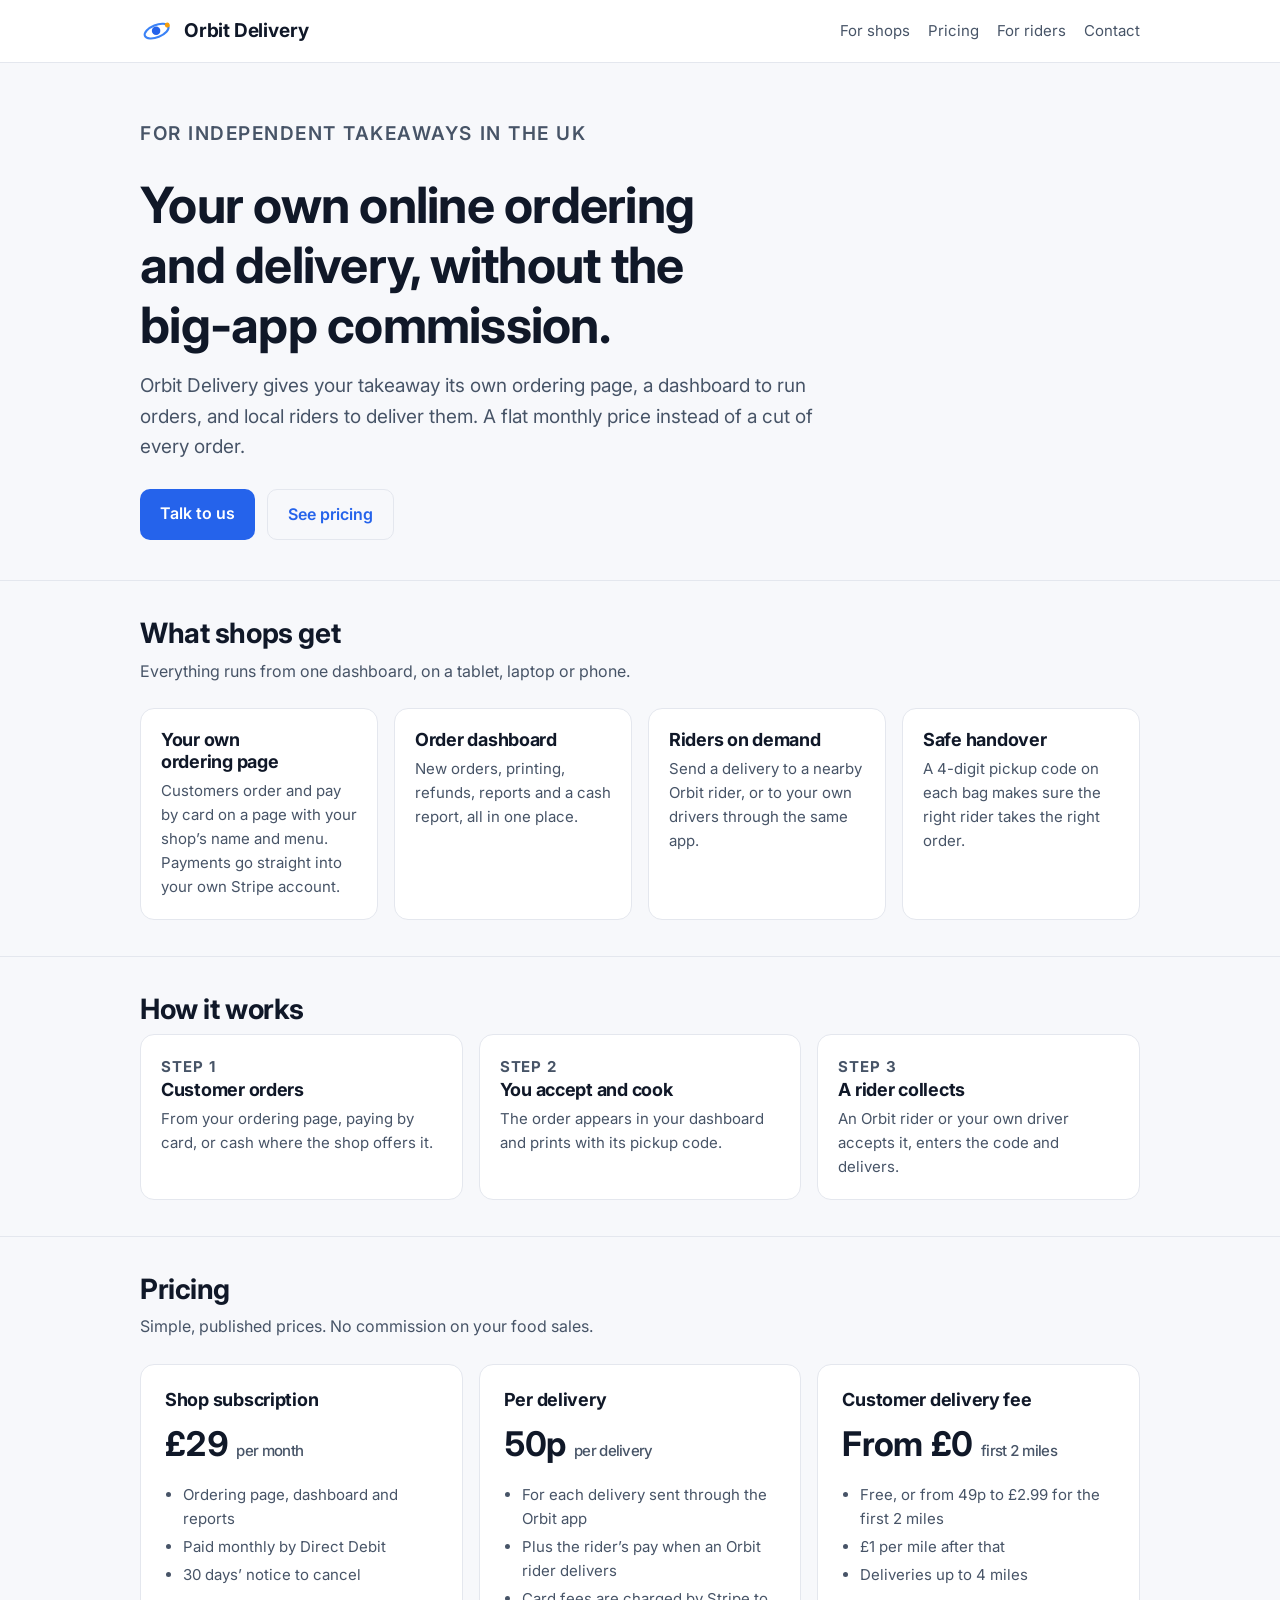
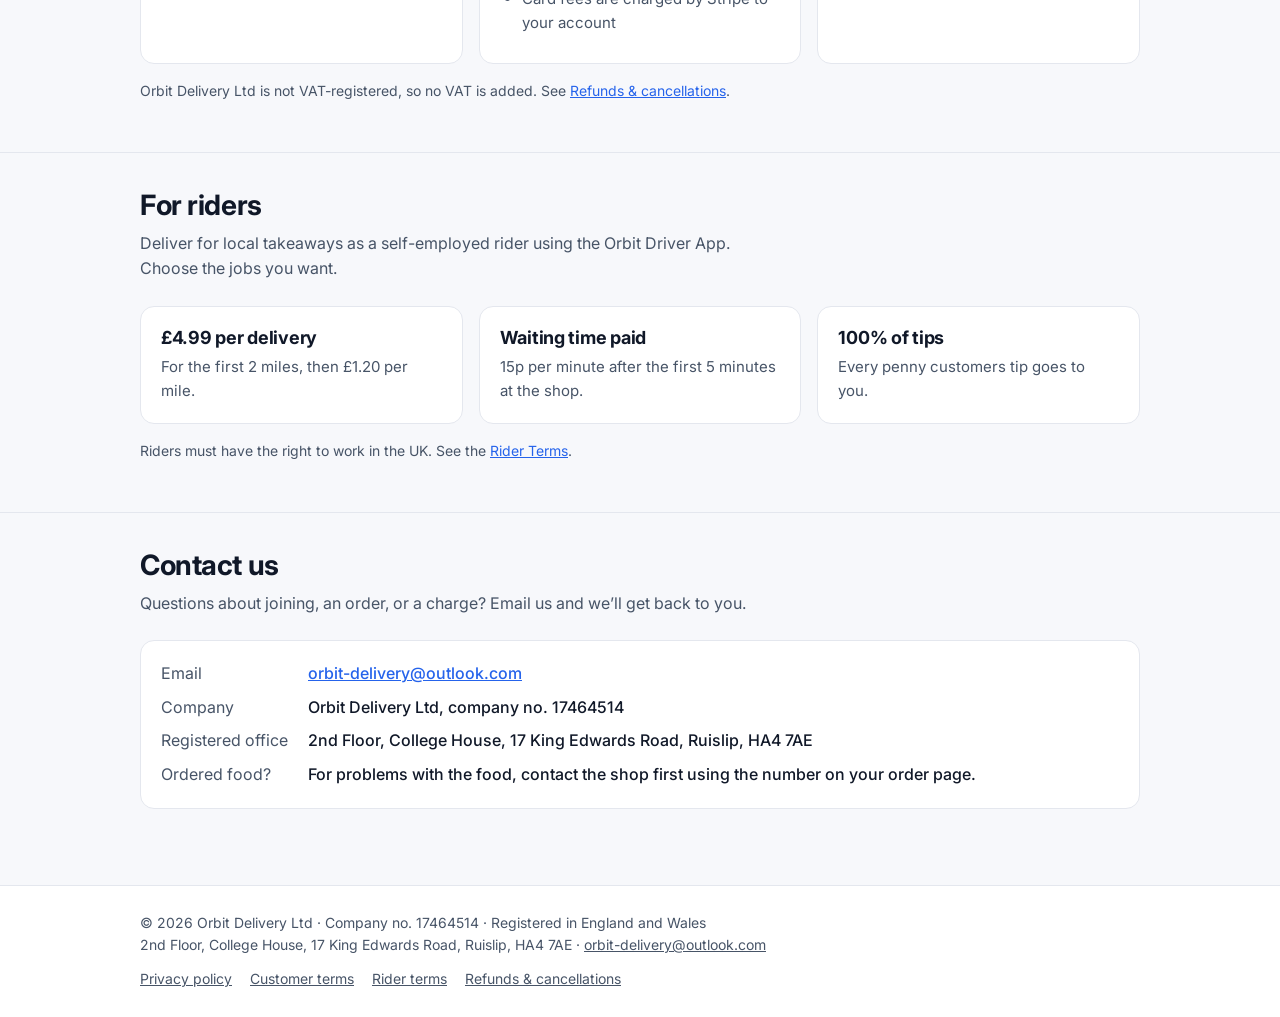
==== index.html @ 5ed387a2 "add website" ====
<!doctype html>
<html lang="en-GB">
<head>
<meta charset="utf-8">
<meta name="viewport" content="width=device-width, initial-scale=1">
<title>Orbit Delivery | Online ordering and delivery for takeaways</title>
<meta name="description" content="Orbit Delivery gives independent UK takeaways their own online ordering page, an order dashboard and local delivery riders for a flat monthly price.">
<link rel="icon" type="image/svg+xml" href="favicon.svg">
<link rel="preconnect" href="https://fonts.googleapis.com"><link rel="preconnect" href="https://fonts.gstatic.com" crossorigin>
<link href="https://fonts.googleapis.com/css2?family=Inter:wght@400;500;600;700&display=swap" rel="stylesheet">
<link rel="stylesheet" href="style.css">
</head>
<body>
<header class="top"><div class="wrap"><a class="brand" href="index.html"><svg viewBox="0 0 1024 1024" aria-hidden="true"><g transform="translate(512 512) translate(-12 3)"><g transform="rotate(-22)"><ellipse rx="380" ry="185" fill="none" stroke="#3B82F6" stroke-width="64"/><circle cx="367.1" cy="-47.9" r="74" fill="#F59E0B"/></g><circle cx="-15" cy="-12" r="128" fill="#2563EB"/></g></svg>Orbit Delivery</a><nav class="top"><a href="index.html#shops">For shops</a><a href="index.html#pricing">Pricing</a><a href="index.html#riders">For riders</a><a href="index.html#contact">Contact</a></nav></div></header>

<main>
<div class="wrap hero">
<p class="eyebrow">For independent takeaways in the UK</p>
<h1>Your own online ordering and delivery, without the big-app commission.</h1>
<p>Orbit Delivery gives your takeaway its own ordering page, a dashboard to run orders, and local riders to deliver them. A flat monthly price instead of a cut of every order.</p>
<div class="row"><a class="btn" href="#contact">Talk to us</a><a class="btn ghost" href="#pricing">See pricing</a></div>
</div>

<section id="shops"><div class="wrap">
<h2>What shops get</h2>
<p class="lead">Everything runs from one dashboard, on a tablet, laptop or phone.</p>
<div class="grid">
<div class="card"><h3>Your own ordering page</h3><p>Customers order and pay by card on a page with your shop&rsquo;s name and menu. Payments go straight into your own Stripe account.</p></div>
<div class="card"><h3>Order dashboard</h3><p>New orders, printing, refunds, reports and a cash report, all in one place.</p></div>
<div class="card"><h3>Riders on demand</h3><p>Send a delivery to a nearby Orbit rider, or to your own drivers through the same app.</p></div>
<div class="card"><h3>Safe handover</h3><p>A 4-digit pickup code on each bag makes sure the right rider takes the right order.</p></div>
</div>
</div></section>

<section><div class="wrap">
<h2>How it works</h2>
<div class="grid">
<div class="card"><p class="step">STEP 1</p><h3>Customer orders</h3><p>From your ordering page, paying by card, or cash where the shop offers it.</p></div>
<div class="card"><p class="step">STEP 2</p><h3>You accept and cook</h3><p>The order appears in your dashboard and prints with its pickup code.</p></div>
<div class="card"><p class="step">STEP 3</p><h3>A rider collects</h3><p>An Orbit rider or your own driver accepts it, enters the code and delivers.</p></div>
</div>
</div></section>

<section id="pricing"><div class="wrap">
<h2>Pricing</h2>
<p class="lead">Simple, published prices. No commission on your food sales.</p>
<div class="price">
<div class="card"><h3>Shop subscription</h3><div class="big">&pound;29 <small>per month</small></div>
<ul class="tick"><li>Ordering page, dashboard and reports</li><li>Paid monthly by Direct Debit</li><li>30 days&rsquo; notice to cancel</li></ul></div>
<div class="card"><h3>Per delivery</h3><div class="big">50p <small>per delivery</small></div>
<ul class="tick"><li>For each delivery sent through the Orbit app</li><li>Plus the rider&rsquo;s pay when an Orbit rider delivers</li><li>Card fees are charged by Stripe to your account</li></ul></div>
<div class="card"><h3>Customer delivery fee</h3><div class="big">From &pound;0 <small>first 2 miles</small></div>
<ul class="tick"><li>Free, or from 49p to &pound;2.99 for the first 2 miles</li><li>&pound;1 per mile after that</li><li>Deliveries up to 4 miles</li></ul></div>
</div>
<p class="note">Orbit Delivery Ltd is not VAT-registered, so no VAT is added. See <a href="refunds.html">Refunds &amp; cancellations</a>.</p>
</div></section>

<section id="riders"><div class="wrap">
<h2>For riders</h2>
<p class="lead">Deliver for local takeaways as a self-employed rider using the Orbit Driver App. Choose the jobs you want.</p>
<div class="grid">
<div class="card"><h3>&pound;4.99 per delivery</h3><p>For the first 2 miles, then &pound;1.20 per mile.</p></div>
<div class="card"><h3>Waiting time paid</h3><p>15p per minute after the first 5 minutes at the shop.</p></div>
<div class="card"><h3>100% of tips</h3><p>Every penny customers tip goes to you.</p></div>
</div>
<p class="note">Riders must have the right to work in the UK. See the <a href="rider-terms.html">Rider Terms</a>.</p>
</div></section>

<section id="contact"><div class="wrap">
<h2>Contact us</h2>
<p class="lead">Questions about joining, an order, or a charge? Email us and we&rsquo;ll get back to you.</p>
<div class="card"><dl class="contact">
<dt>Email</dt><dd><a href="mailto:orbit-delivery@outlook.com">orbit-delivery@outlook.com</a></dd>
<dt>Company</dt><dd>Orbit Delivery Ltd, company no. 17464514</dd>
<dt>Registered office</dt><dd>2nd Floor, College House, 17 King Edwards Road, Ruislip, HA4 7AE</dd>
<dt>Ordered food?</dt><dd>For problems with the food, contact the shop first using the number on your order page.</dd>
</dl></div>
</div></section>
</main>

<footer><div class="wrap"><div>&copy; 2026 Orbit Delivery Ltd &middot; Company no. 17464514 &middot; Registered in England and Wales<br>2nd Floor, College House, 17 King Edwards Road, Ruislip, HA4 7AE &middot; <a href="mailto:orbit-delivery@outlook.com">orbit-delivery@outlook.com</a></div><nav><a href="privacy.html">Privacy policy</a><a href="customer-terms.html">Customer terms</a><a href="rider-terms.html">Rider terms</a><a href="refunds.html">Refunds & cancellations</a></nav></div></footer>
</body>
</html>
---- style.css ----
:root{--bg:#f7f8fb;--card:#fff;--ink:#101828;--muted:#475467;--line:#e4e7ee;--blue:#2563eb;--blue2:#1d4ed8;--soft:#eef3ff;--amber:#f59e0b;color-scheme:light}
@media (prefers-color-scheme:dark){:root{--bg:#0c111c;--card:#141b2a;--ink:#eef1f7;--muted:#a6b0c3;--line:#263045;--blue:#6ea0ff;--blue2:#8fb5ff;--soft:#16213a;color-scheme:dark}}
*{box-sizing:border-box}
html{-webkit-text-size-adjust:100%}
body{margin:0;background:var(--bg);color:var(--ink);font:16px/1.6 "Inter",system-ui,-apple-system,"Segoe UI",Roboto,sans-serif}
a{color:var(--blue)}
.wrap{max-width:1040px;margin:0 auto;padding-inline:20px}
header.top{border-bottom:1px solid var(--line);background:var(--card)}
header.top .wrap{display:flex;align-items:center;justify-content:space-between;gap:16px;padding-block:14px;flex-wrap:wrap}
.brand{display:flex;align-items:center;gap:10px;font-weight:700;font-size:19px;color:var(--ink);text-decoration:none;letter-spacing:-.01em}
.brand svg{width:34px;height:34px}
nav.top{display:flex;gap:18px;flex-wrap:wrap;font-size:15px}
nav.top a{color:var(--muted);text-decoration:none}
nav.top a:hover{color:var(--ink)}
h1,h2,h3{line-height:1.2;text-wrap:balance;letter-spacing:-.015em}
.hero{padding-block:56px 40px}
.hero h1{font-size:clamp(32px,5vw,50px);margin:0 0 16px;max-width:17ch}
.hero p{font-size:19px;color:var(--muted);max-width:60ch;margin:0 0 26px}
.eyebrow{font-size:13px;font-weight:600;text-transform:uppercase;letter-spacing:.08em;color:var(--blue);margin:0 0 12px}
.btn{display:inline-block;background:var(--blue);color:#fff;padding:12px 20px;border-radius:10px;font-weight:600;text-decoration:none}
@media (prefers-color-scheme:dark){.btn{color:#0c111c}}
.btn.ghost{background:transparent;color:var(--blue);border:1px solid var(--line)}
.row{display:flex;gap:12px;flex-wrap:wrap}
section{padding-block:36px;border-top:1px solid var(--line)}
section h2{font-size:28px;margin:0 0 8px}
section .lead{color:var(--muted);margin:0 0 24px;max-width:62ch}
.grid{display:grid;grid-template-columns:repeat(auto-fit,minmax(230px,1fr));gap:16px}
.card{background:var(--card);border:1px solid var(--line);border-radius:14px;padding:20px}
.card h3{margin:0 0 6px;font-size:18px}
.card p{margin:0;color:var(--muted);font-size:15px}
.step{font-size:13px;font-weight:700;color:var(--amber);letter-spacing:.06em}
.price{display:grid;grid-template-columns:repeat(auto-fit,minmax(260px,1fr));gap:16px}
.price .card{padding:24px}
.big{font-size:34px;font-weight:700;letter-spacing:-.02em;font-variant-numeric:tabular-nums}
.big small{font-size:15px;font-weight:500;color:var(--muted)}
ul.tick{padding-left:18px;margin:12px 0 0;color:var(--muted);font-size:15px}
ul.tick li{margin:4px 0}
.note{font-size:14px;color:var(--muted);margin-top:16px}
dl.contact{display:grid;grid-template-columns:max-content 1fr;gap:8px 20px;margin:0}
dl.contact dt{color:var(--muted)}
dl.contact dd{margin:0;font-weight:500}
@media (max-width:520px){dl.contact{grid-template-columns:1fr}dl.contact dd{margin-bottom:8px}}
footer{border-top:1px solid var(--line);background:var(--card);margin-top:40px}
footer .wrap{padding-block:26px;font-size:14px;color:var(--muted);display:flex;flex-wrap:wrap;gap:12px 28px;justify-content:space-between}
footer nav{display:flex;flex-wrap:wrap;gap:8px 18px}
footer a{color:var(--muted)}
.doc{background:var(--card);border:1px solid var(--line);border-radius:14px;padding:clamp(20px,4vw,44px);margin-block:32px;max-width:820px}
.doc h1{font-size:clamp(26px,4vw,36px);margin-top:0}
.doc h2{font-size:21px;margin-top:34px}
.doc h3{font-size:17px;margin-top:24px}
.doc p,.doc li{max-width:70ch}
.doc hr{border:0;border-top:1px solid var(--line);margin:28px 0}
.doc table{border-collapse:collapse;width:100%;font-size:15px}
.doc .tbl{overflow-x:auto}
.doc th,.doc td{border:1px solid var(--line);padding:8px 10px;text-align:left;vertical-align:top}
.doc th{background:var(--soft)}
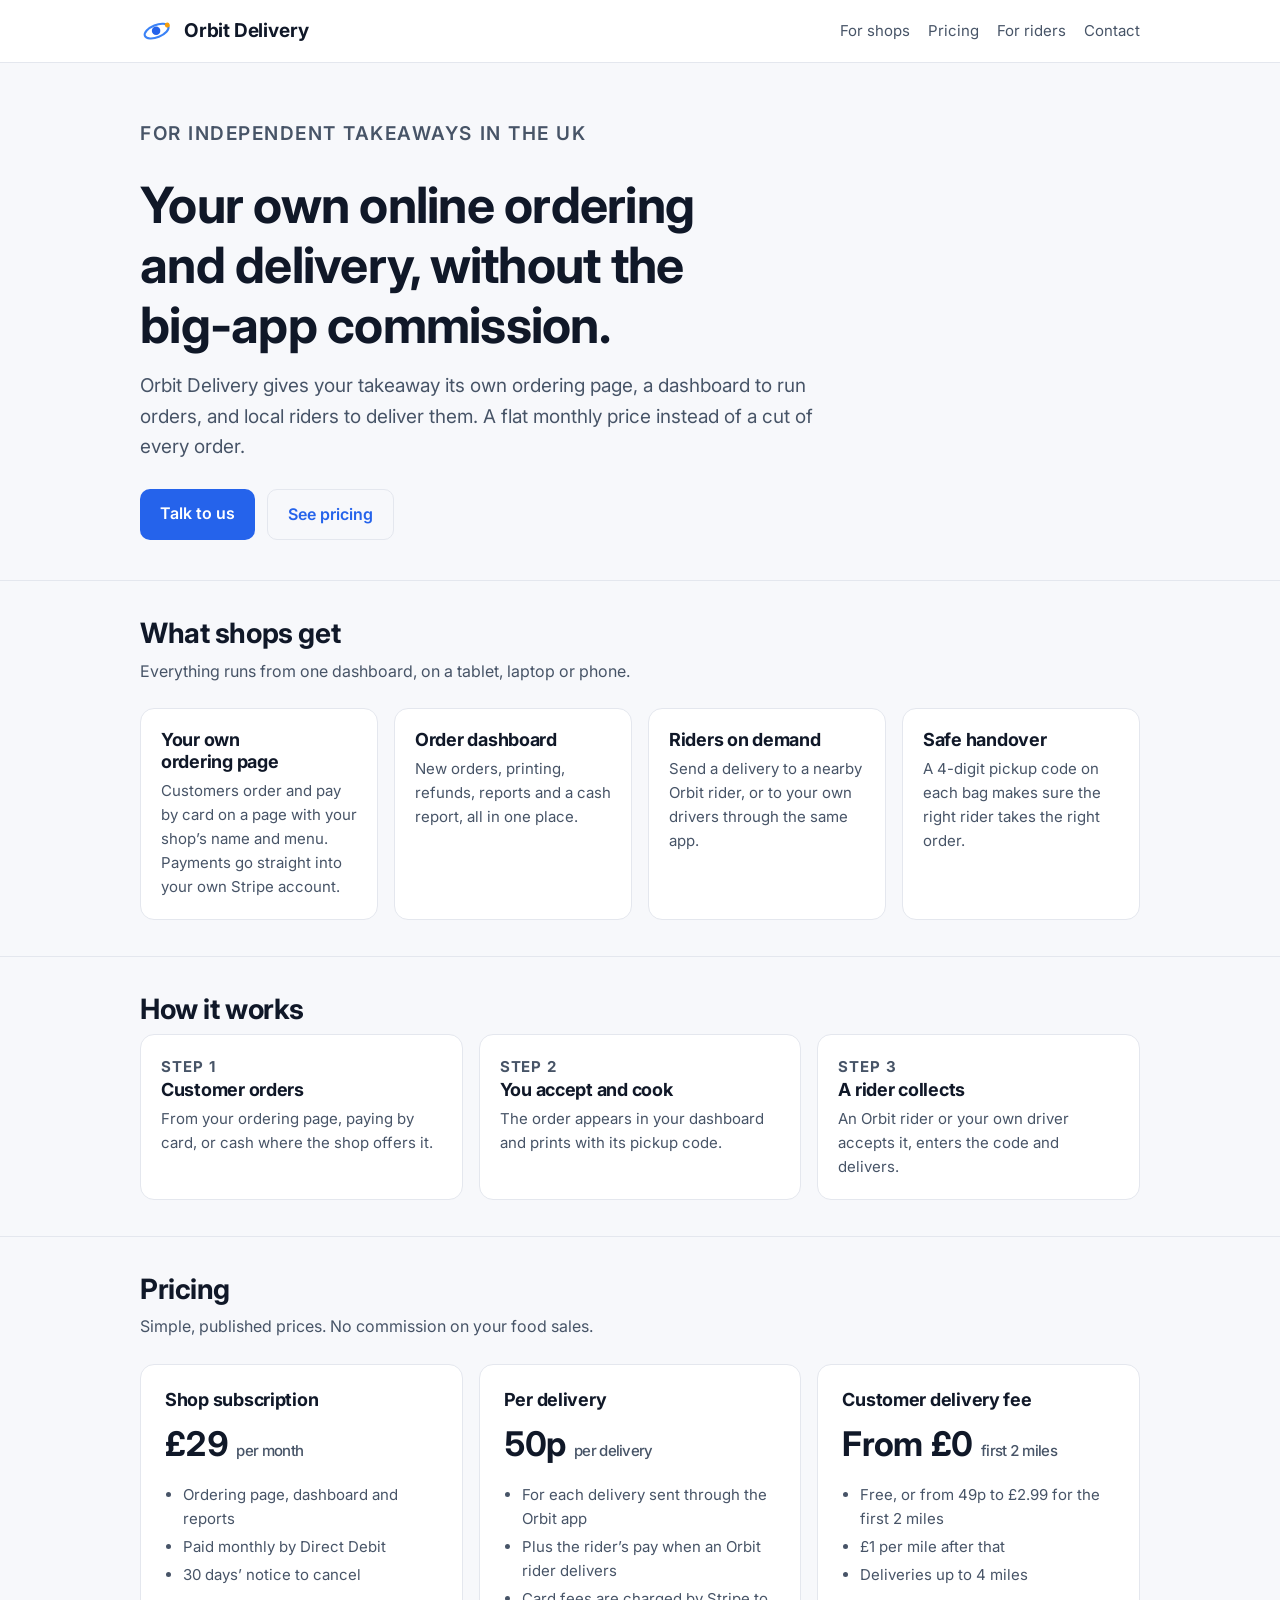
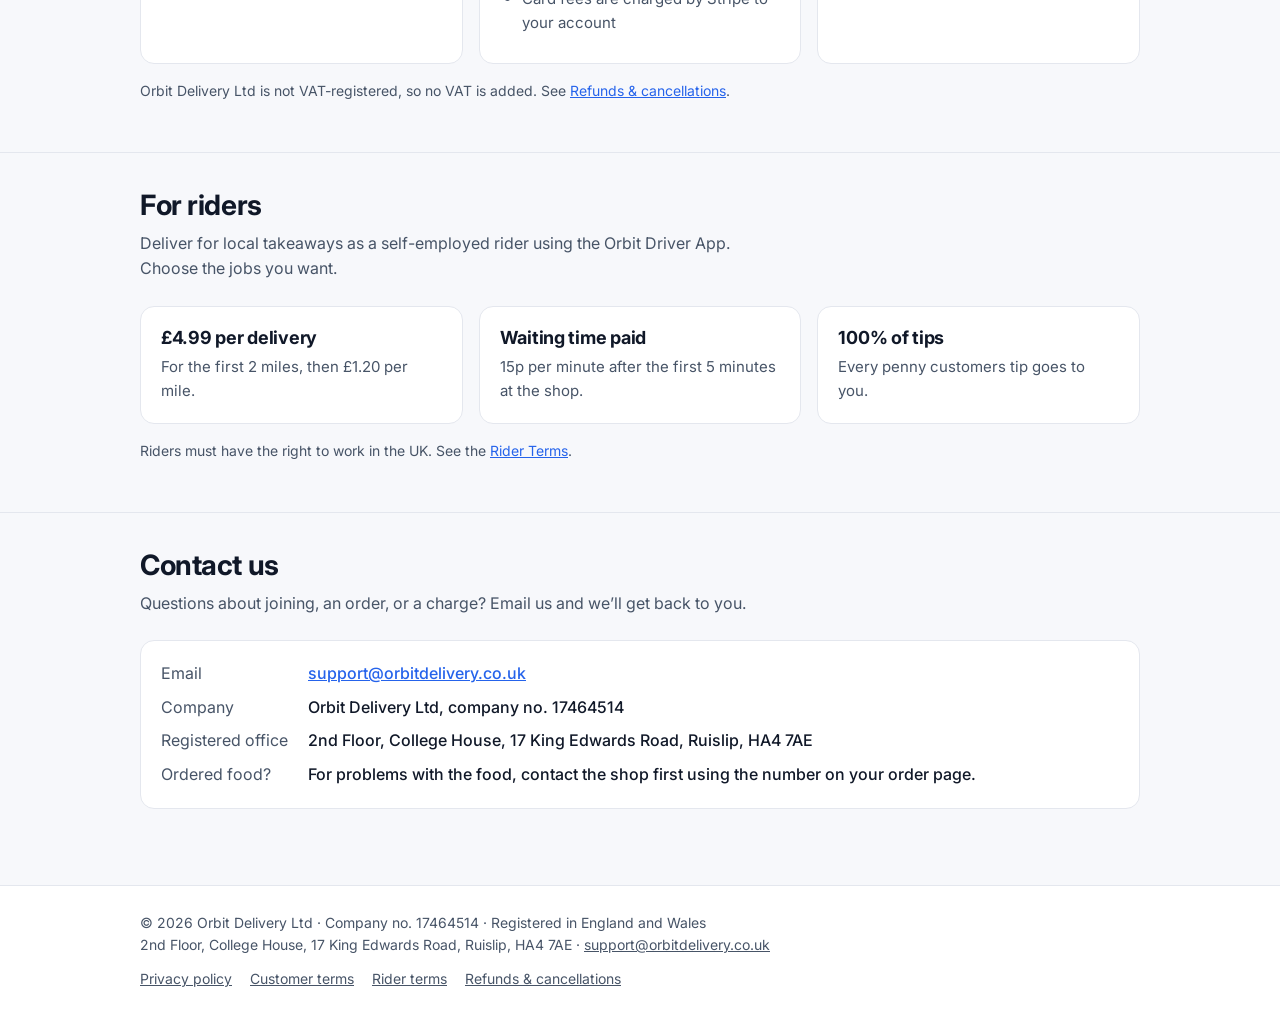
==== commit 18fc3a4c: "Add files via upload" ====
--- a/index.html
+++ b/index.html
@@ -70,7 +70,7 @@
 <h2>Contact us</h2>
 <p class="lead">Questions about joining, an order, or a charge? Email us and we&rsquo;ll get back to you.</p>
 <div class="card"><dl class="contact">
-<dt>Email</dt><dd><a href="mailto:orbit-delivery@outlook.com">orbit-delivery@outlook.com</a></dd>
+<dt>Email</dt><dd><a href="mailto:support@orbitdelivery.co.uk">support@orbitdelivery.co.uk</a></dd>
 <dt>Company</dt><dd>Orbit Delivery Ltd, company no. 17464514</dd>
 <dt>Registered office</dt><dd>2nd Floor, College House, 17 King Edwards Road, Ruislip, HA4 7AE</dd>
 <dt>Ordered food?</dt><dd>For problems with the food, contact the shop first using the number on your order page.</dd>
@@ -78,6 +78,6 @@
 </div></section>
 </main>
 
-<footer><div class="wrap"><div>&copy; 2026 Orbit Delivery Ltd &middot; Company no. 17464514 &middot; Registered in England and Wales<br>2nd Floor, College House, 17 King Edwards Road, Ruislip, HA4 7AE &middot; <a href="mailto:orbit-delivery@outlook.com">orbit-delivery@outlook.com</a></div><nav><a href="privacy.html">Privacy policy</a><a href="customer-terms.html">Customer terms</a><a href="rider-terms.html">Rider terms</a><a href="refunds.html">Refunds & cancellations</a></nav></div></footer>
+<footer><div class="wrap"><div>&copy; 2026 Orbit Delivery Ltd &middot; Company no. 17464514 &middot; Registered in England and Wales<br>2nd Floor, College House, 17 King Edwards Road, Ruislip, HA4 7AE &middot; <a href="mailto:support@orbitdelivery.co.uk">support@orbitdelivery.co.uk</a></div><nav><a href="privacy.html">Privacy policy</a><a href="customer-terms.html">Customer terms</a><a href="rider-terms.html">Rider terms</a><a href="refunds.html">Refunds & cancellations</a></nav></div></footer>
 </body>
 </html>
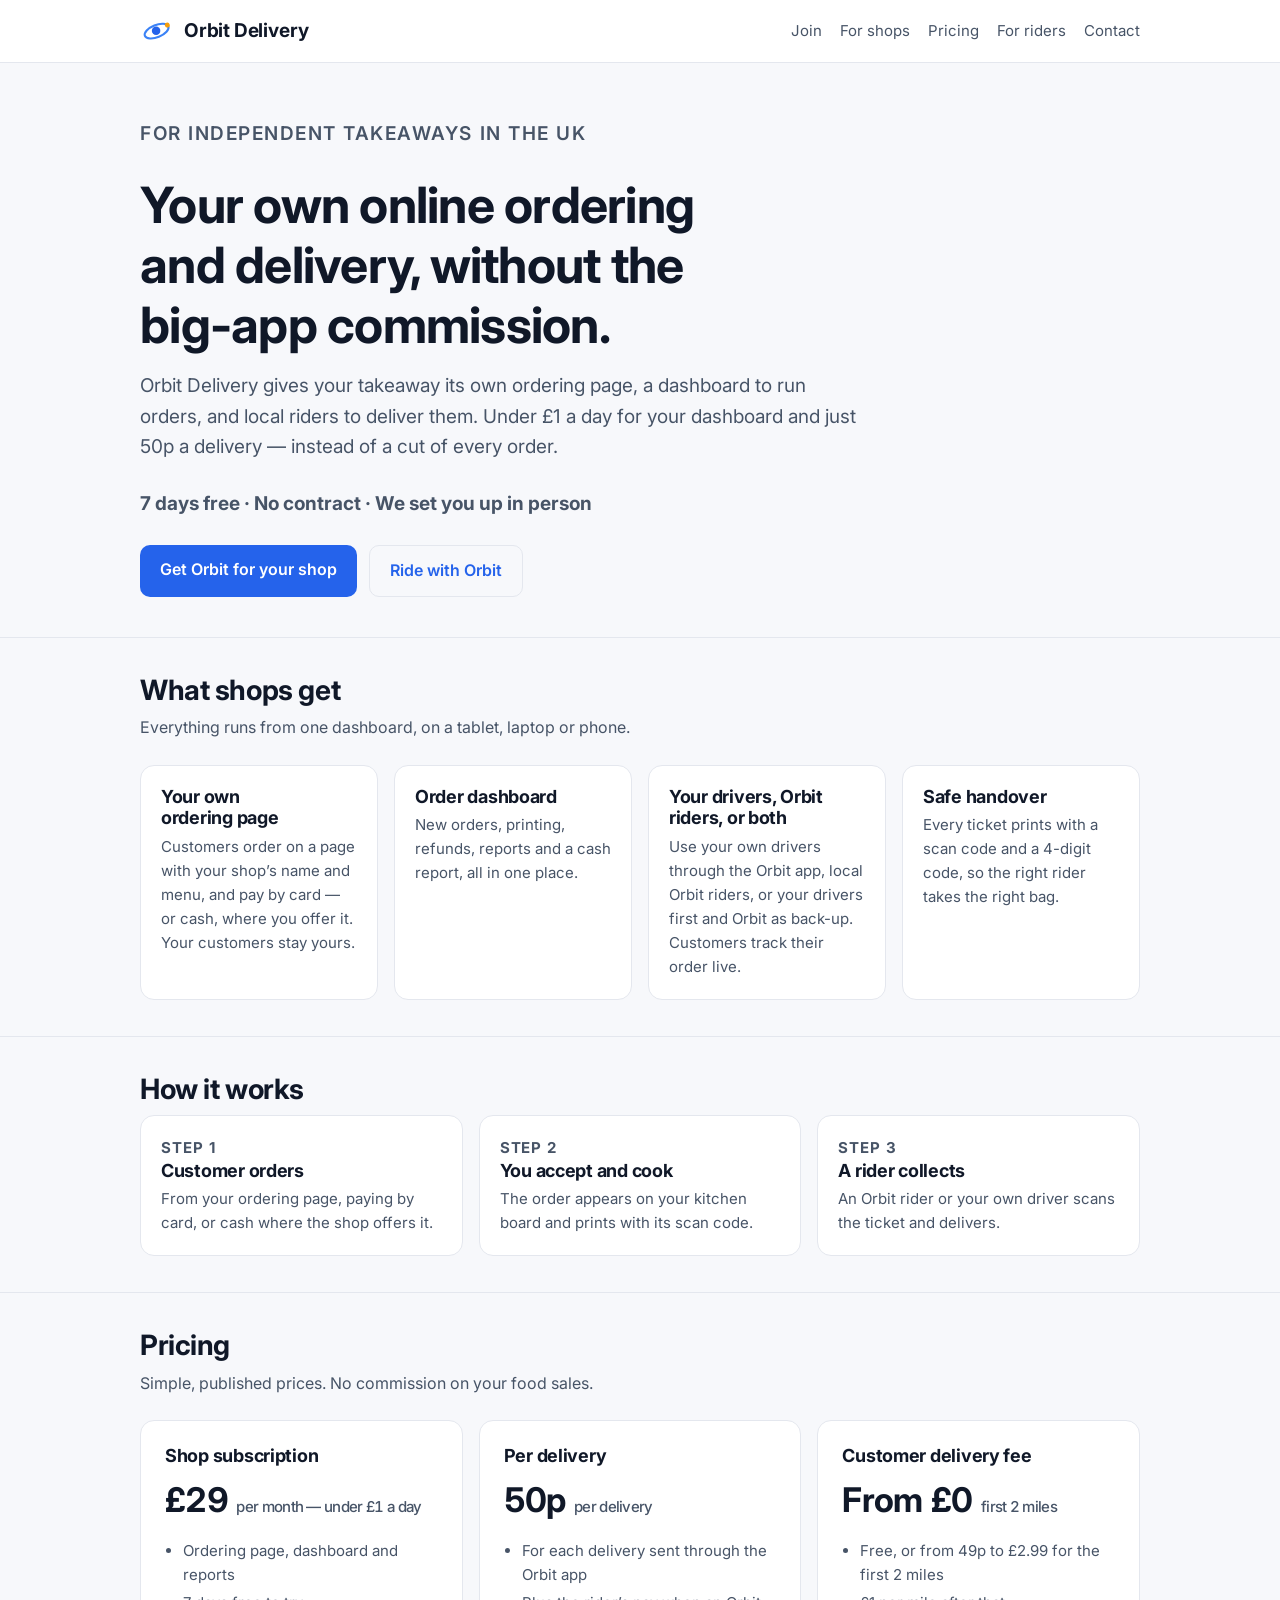
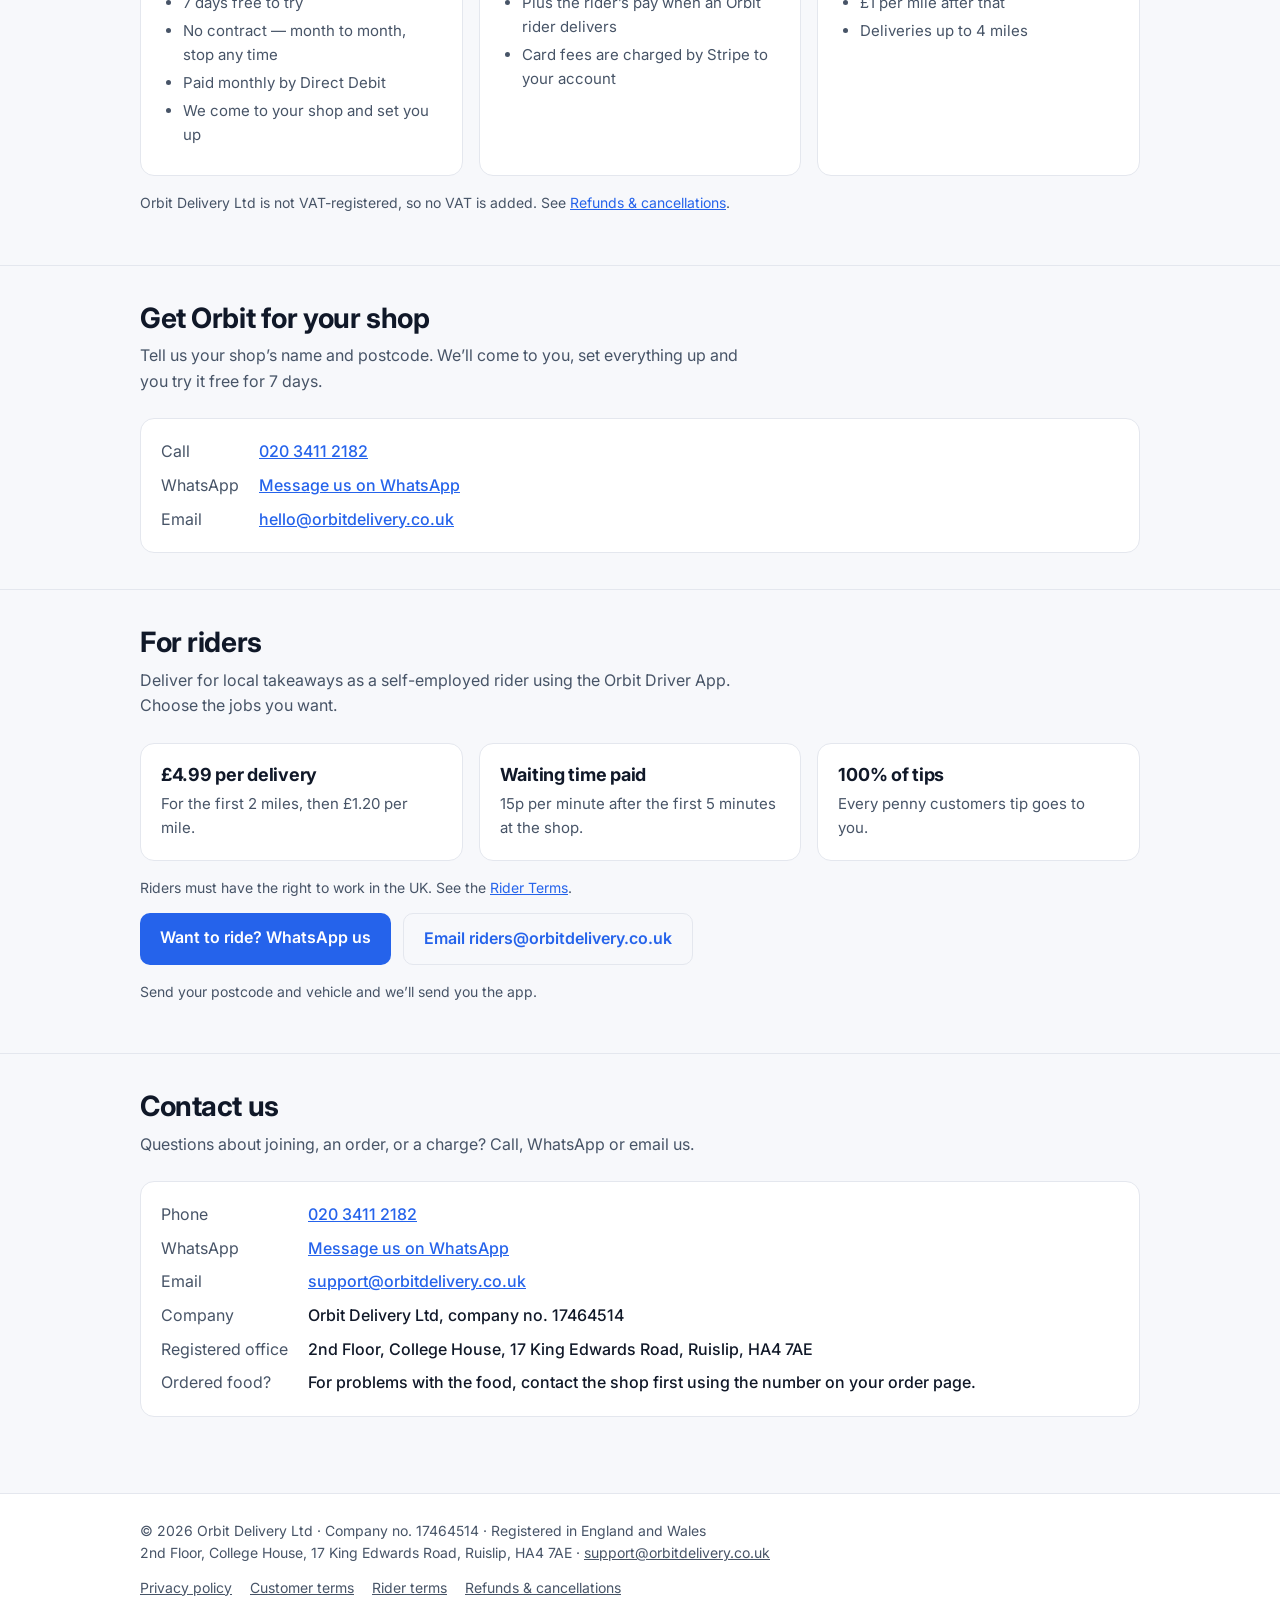
==== commit 7190c175: "Website: 020 3411 2182" ====
--- a/index.html
+++ b/index.html
@@ -11,24 +11,25 @@
 <link rel="stylesheet" href="style.css">
 </head>
 <body>
-<header class="top"><div class="wrap"><a class="brand" href="index.html"><svg viewBox="0 0 1024 1024" aria-hidden="true"><g transform="translate(512 512) translate(-12 3)"><g transform="rotate(-22)"><ellipse rx="380" ry="185" fill="none" stroke="#3B82F6" stroke-width="64"/><circle cx="367.1" cy="-47.9" r="74" fill="#F59E0B"/></g><circle cx="-15" cy="-12" r="128" fill="#2563EB"/></g></svg>Orbit Delivery</a><nav class="top"><a href="index.html#shops">For shops</a><a href="index.html#pricing">Pricing</a><a href="index.html#riders">For riders</a><a href="index.html#contact">Contact</a></nav></div></header>
+<header class="top"><div class="wrap"><a class="brand" href="index.html"><svg viewBox="0 0 1024 1024" aria-hidden="true"><g transform="translate(512 512) translate(-12 3)"><g transform="rotate(-22)"><ellipse rx="380" ry="185" fill="none" stroke="#3B82F6" stroke-width="64"/><circle cx="367.1" cy="-47.9" r="74" fill="#F59E0B"/></g><circle cx="-15" cy="-12" r="128" fill="#2563EB"/></g></svg>Orbit Delivery</a><nav class="top"><a href="index.html#join">Join</a><a href="index.html#shops">For shops</a><a href="index.html#pricing">Pricing</a><a href="index.html#riders">For riders</a><a href="index.html#contact">Contact</a></nav></div></header>
 
 <main>
 <div class="wrap hero">
 <p class="eyebrow">For independent takeaways in the UK</p>
 <h1>Your own online ordering and delivery, without the big-app commission.</h1>
-<p>Orbit Delivery gives your takeaway its own ordering page, a dashboard to run orders, and local riders to deliver them. A flat monthly price instead of a cut of every order.</p>
-<div class="row"><a class="btn" href="#contact">Talk to us</a><a class="btn ghost" href="#pricing">See pricing</a></div>
+<p>Orbit Delivery gives your takeaway its own ordering page, a dashboard to run orders, and local riders to deliver them. Under &pound;1 a day for your dashboard and just 50p a delivery &mdash; instead of a cut of every order.</p>
+<p><strong>7 days free &middot; No contract &middot; We set you up in person</strong></p>
+<div class="row"><a class="btn" href="#join">Get Orbit for your shop</a><a class="btn ghost" href="#riders">Ride with Orbit</a></div>
 </div>
 
 <section id="shops"><div class="wrap">
 <h2>What shops get</h2>
 <p class="lead">Everything runs from one dashboard, on a tablet, laptop or phone.</p>
 <div class="grid">
-<div class="card"><h3>Your own ordering page</h3><p>Customers order and pay by card on a page with your shop&rsquo;s name and menu. Payments go straight into your own Stripe account.</p></div>
+<div class="card"><h3>Your own ordering page</h3><p>Customers order on a page with your shop&rsquo;s name and menu, and pay by card &mdash; or cash, where you offer it. Your customers stay yours.</p></div>
 <div class="card"><h3>Order dashboard</h3><p>New orders, printing, refunds, reports and a cash report, all in one place.</p></div>
-<div class="card"><h3>Riders on demand</h3><p>Send a delivery to a nearby Orbit rider, or to your own drivers through the same app.</p></div>
-<div class="card"><h3>Safe handover</h3><p>A 4-digit pickup code on each bag makes sure the right rider takes the right order.</p></div>
+<div class="card"><h3>Your drivers, Orbit riders, or both</h3><p>Use your own drivers through the Orbit app, local Orbit riders, or your drivers first and Orbit as back-up. Customers track their order live.</p></div>
+<div class="card"><h3>Safe handover</h3><p>Every ticket prints with a scan code and a 4-digit code, so the right rider takes the right bag.</p></div>
 </div>
 </div></section>
 
@@ -36,8 +37,8 @@
 <h2>How it works</h2>
 <div class="grid">
 <div class="card"><p class="step">STEP 1</p><h3>Customer orders</h3><p>From your ordering page, paying by card, or cash where the shop offers it.</p></div>
-<div class="card"><p class="step">STEP 2</p><h3>You accept and cook</h3><p>The order appears in your dashboard and prints with its pickup code.</p></div>
-<div class="card"><p class="step">STEP 3</p><h3>A rider collects</h3><p>An Orbit rider or your own driver accepts it, enters the code and delivers.</p></div>
+<div class="card"><p class="step">STEP 2</p><h3>You accept and cook</h3><p>The order appears on your kitchen board and prints with its scan code.</p></div>
+<div class="card"><p class="step">STEP 3</p><h3>A rider collects</h3><p>An Orbit rider or your own driver scans the ticket and delivers.</p></div>
 </div>
 </div></section>
 
@@ -45,14 +46,24 @@
 <h2>Pricing</h2>
 <p class="lead">Simple, published prices. No commission on your food sales.</p>
 <div class="price">
-<div class="card"><h3>Shop subscription</h3><div class="big">&pound;29 <small>per month</small></div>
-<ul class="tick"><li>Ordering page, dashboard and reports</li><li>Paid monthly by Direct Debit</li><li>30 days&rsquo; notice to cancel</li></ul></div>
+<div class="card"><h3>Shop subscription</h3><div class="big">&pound;29 <small>per month &mdash; under &pound;1 a day</small></div>
+<ul class="tick"><li>Ordering page, dashboard and reports</li><li>7 days free to try</li><li>No contract &mdash; month to month, stop any time</li><li>Paid monthly by Direct Debit</li><li>We come to your shop and set you up</li></ul></div>
 <div class="card"><h3>Per delivery</h3><div class="big">50p <small>per delivery</small></div>
 <ul class="tick"><li>For each delivery sent through the Orbit app</li><li>Plus the rider&rsquo;s pay when an Orbit rider delivers</li><li>Card fees are charged by Stripe to your account</li></ul></div>
 <div class="card"><h3>Customer delivery fee</h3><div class="big">From &pound;0 <small>first 2 miles</small></div>
 <ul class="tick"><li>Free, or from 49p to &pound;2.99 for the first 2 miles</li><li>&pound;1 per mile after that</li><li>Deliveries up to 4 miles</li></ul></div>
 </div>
 <p class="note">Orbit Delivery Ltd is not VAT-registered, so no VAT is added. See <a href="refunds.html">Refunds &amp; cancellations</a>.</p>
+</div></section>
+
+<section id="join"><div class="wrap">
+<h2>Get Orbit for your shop</h2>
+<p class="lead">Tell us your shop&rsquo;s name and postcode. We&rsquo;ll come to you, set everything up and you try it free for 7 days.</p>
+<div class="card"><dl class="contact">
+<dt>Call</dt><dd><a href="tel:+442034112182">020 3411 2182</a></dd>
+<dt>WhatsApp</dt><dd><a href="https://wa.me/447411067289?text=Hi%20Orbit%2C%20I%27d%20like%20Orbit%20for%20my%20shop.%20Shop%20name%20and%20postcode%3A%20">Message us on WhatsApp</a></dd>
+<dt>Email</dt><dd><a href="mailto:hello@orbitdelivery.co.uk?subject=Orbit%20for%20my%20shop">hello@orbitdelivery.co.uk</a></dd>
+</dl></div>
 </div></section>
 
 <section id="riders"><div class="wrap">
@@ -64,12 +75,16 @@
 <div class="card"><h3>100% of tips</h3><p>Every penny customers tip goes to you.</p></div>
 </div>
 <p class="note">Riders must have the right to work in the UK. See the <a href="rider-terms.html">Rider Terms</a>.</p>
+<div class="row"><a class="btn" href="https://wa.me/447411067289?text=Hi%20Orbit%2C%20I%27d%20like%20to%20ride.%20My%20postcode%20and%20vehicle%3A%20">Want to ride? WhatsApp us</a><a class="btn ghost" href="mailto:riders@orbitdelivery.co.uk?subject=I%27d%20like%20to%20ride%20with%20Orbit">Email riders@orbitdelivery.co.uk</a></div>
+<p class="note">Send your postcode and vehicle and we&rsquo;ll send you the app.</p>
 </div></section>
 
 <section id="contact"><div class="wrap">
 <h2>Contact us</h2>
-<p class="lead">Questions about joining, an order, or a charge? Email us and we&rsquo;ll get back to you.</p>
+<p class="lead">Questions about joining, an order, or a charge? Call, WhatsApp or email us.</p>
 <div class="card"><dl class="contact">
+<dt>Phone</dt><dd><a href="tel:+442034112182">020 3411 2182</a></dd>
+<dt>WhatsApp</dt><dd><a href="https://wa.me/447411067289">Message us on WhatsApp</a></dd>
 <dt>Email</dt><dd><a href="mailto:support@orbitdelivery.co.uk">support@orbitdelivery.co.uk</a></dd>
 <dt>Company</dt><dd>Orbit Delivery Ltd, company no. 17464514</dd>
 <dt>Registered office</dt><dd>2nd Floor, College House, 17 King Edwards Road, Ruislip, HA4 7AE</dd>
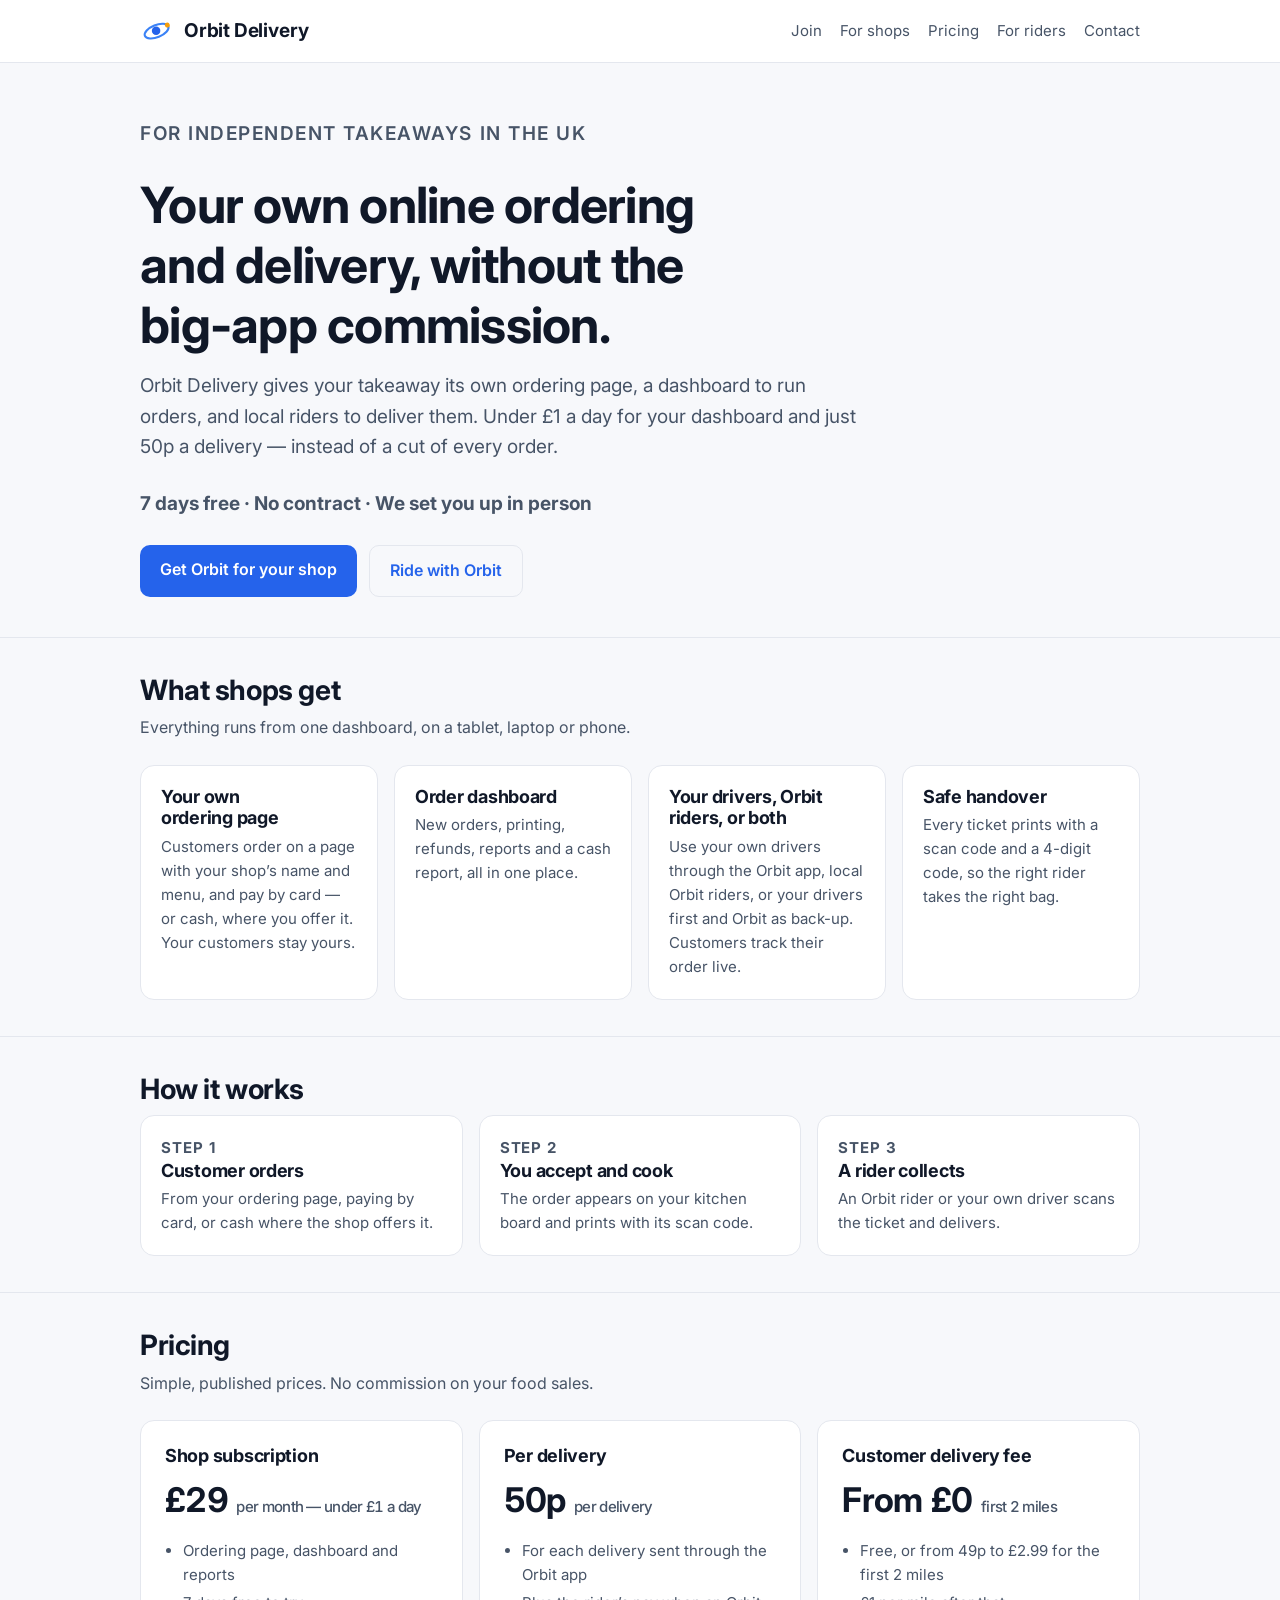
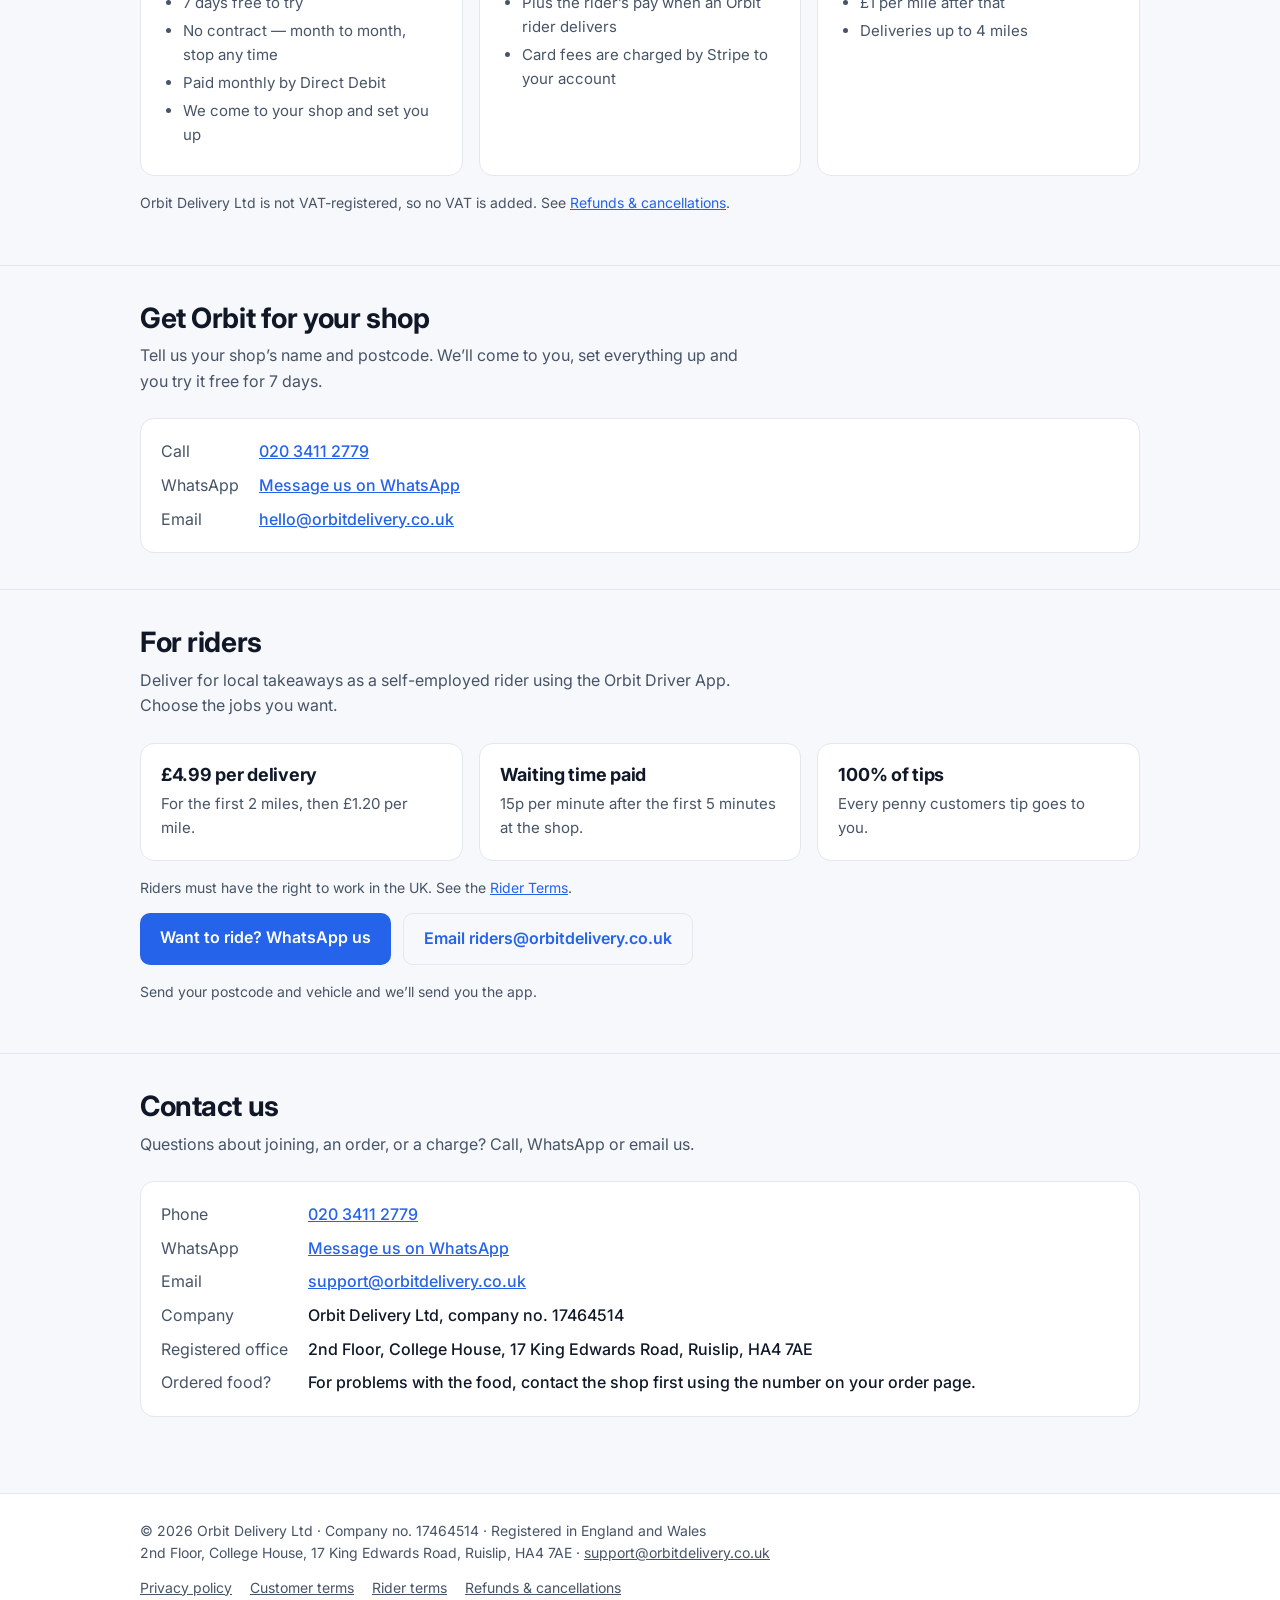
==== commit c0ef6741: "Website: 020 3411 2779" ====
--- a/index.html
+++ b/index.html
@@ -60,8 +60,8 @@
 <h2>Get Orbit for your shop</h2>
 <p class="lead">Tell us your shop&rsquo;s name and postcode. We&rsquo;ll come to you, set everything up and you try it free for 7 days.</p>
 <div class="card"><dl class="contact">
-<dt>Call</dt><dd><a href="tel:+442034112182">020 3411 2182</a></dd>
-<dt>WhatsApp</dt><dd><a href="https://wa.me/447411067289?text=Hi%20Orbit%2C%20I%27d%20like%20Orbit%20for%20my%20shop.%20Shop%20name%20and%20postcode%3A%20">Message us on WhatsApp</a></dd>
+<dt>Call</dt><dd><a href="tel:+442034112779">020 3411 2779</a></dd>
+<dt>WhatsApp</dt><dd><a href="https://wa.me/442034112779?text=Hi%20Orbit%2C%20I%27d%20like%20Orbit%20for%20my%20shop.%20Shop%20name%20and%20postcode%3A%20">Message us on WhatsApp</a></dd>
 <dt>Email</dt><dd><a href="mailto:hello@orbitdelivery.co.uk?subject=Orbit%20for%20my%20shop">hello@orbitdelivery.co.uk</a></dd>
 </dl></div>
 </div></section>
@@ -75,7 +75,7 @@
 <div class="card"><h3>100% of tips</h3><p>Every penny customers tip goes to you.</p></div>
 </div>
 <p class="note">Riders must have the right to work in the UK. See the <a href="rider-terms.html">Rider Terms</a>.</p>
-<div class="row"><a class="btn" href="https://wa.me/447411067289?text=Hi%20Orbit%2C%20I%27d%20like%20to%20ride.%20My%20postcode%20and%20vehicle%3A%20">Want to ride? WhatsApp us</a><a class="btn ghost" href="mailto:riders@orbitdelivery.co.uk?subject=I%27d%20like%20to%20ride%20with%20Orbit">Email riders@orbitdelivery.co.uk</a></div>
+<div class="row"><a class="btn" href="https://wa.me/442034112779?text=Hi%20Orbit%2C%20I%27d%20like%20to%20ride.%20My%20postcode%20and%20vehicle%3A%20">Want to ride? WhatsApp us</a><a class="btn ghost" href="mailto:riders@orbitdelivery.co.uk?subject=I%27d%20like%20to%20ride%20with%20Orbit">Email riders@orbitdelivery.co.uk</a></div>
 <p class="note">Send your postcode and vehicle and we&rsquo;ll send you the app.</p>
 </div></section>
 
@@ -83,8 +83,8 @@
 <h2>Contact us</h2>
 <p class="lead">Questions about joining, an order, or a charge? Call, WhatsApp or email us.</p>
 <div class="card"><dl class="contact">
-<dt>Phone</dt><dd><a href="tel:+442034112182">020 3411 2182</a></dd>
-<dt>WhatsApp</dt><dd><a href="https://wa.me/447411067289">Message us on WhatsApp</a></dd>
+<dt>Phone</dt><dd><a href="tel:+442034112779">020 3411 2779</a></dd>
+<dt>WhatsApp</dt><dd><a href="https://wa.me/442034112779">Message us on WhatsApp</a></dd>
 <dt>Email</dt><dd><a href="mailto:support@orbitdelivery.co.uk">support@orbitdelivery.co.uk</a></dd>
 <dt>Company</dt><dd>Orbit Delivery Ltd, company no. 17464514</dd>
 <dt>Registered office</dt><dd>2nd Floor, College House, 17 King Edwards Road, Ruislip, HA4 7AE</dd>
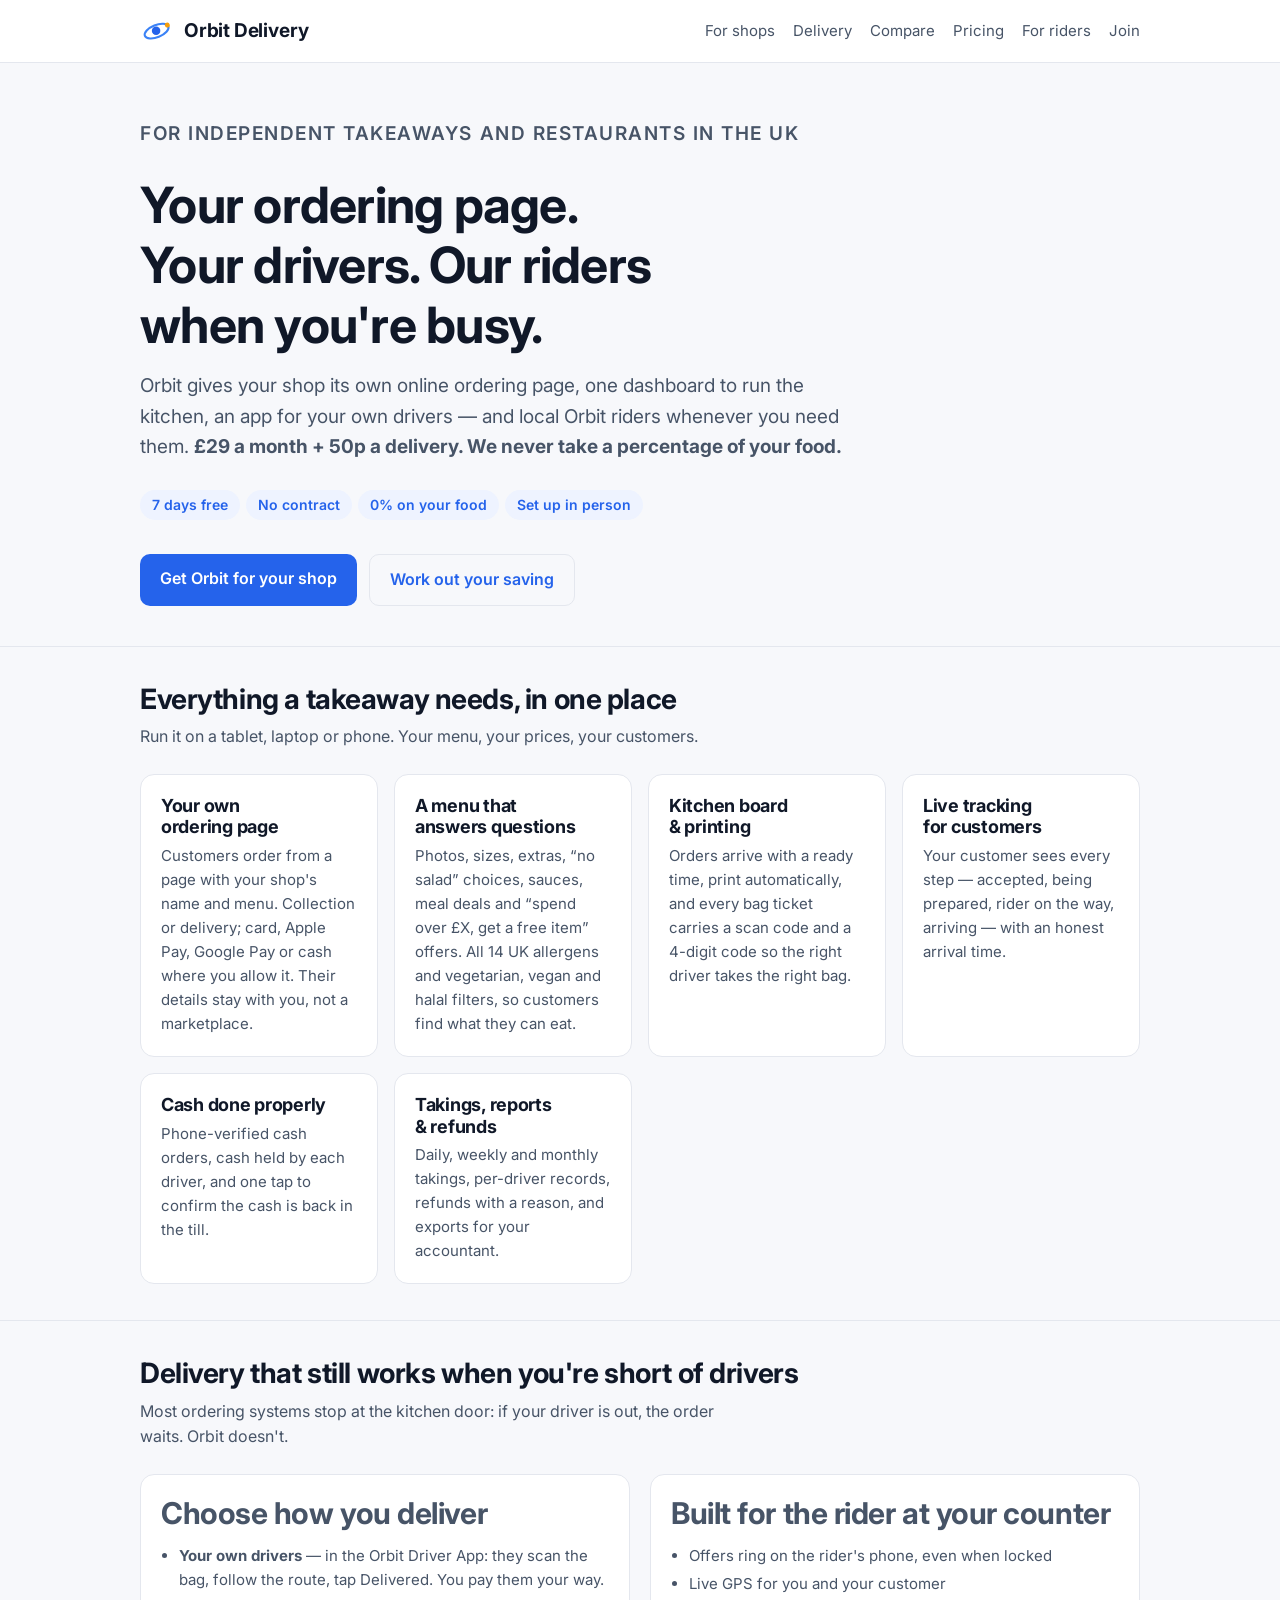
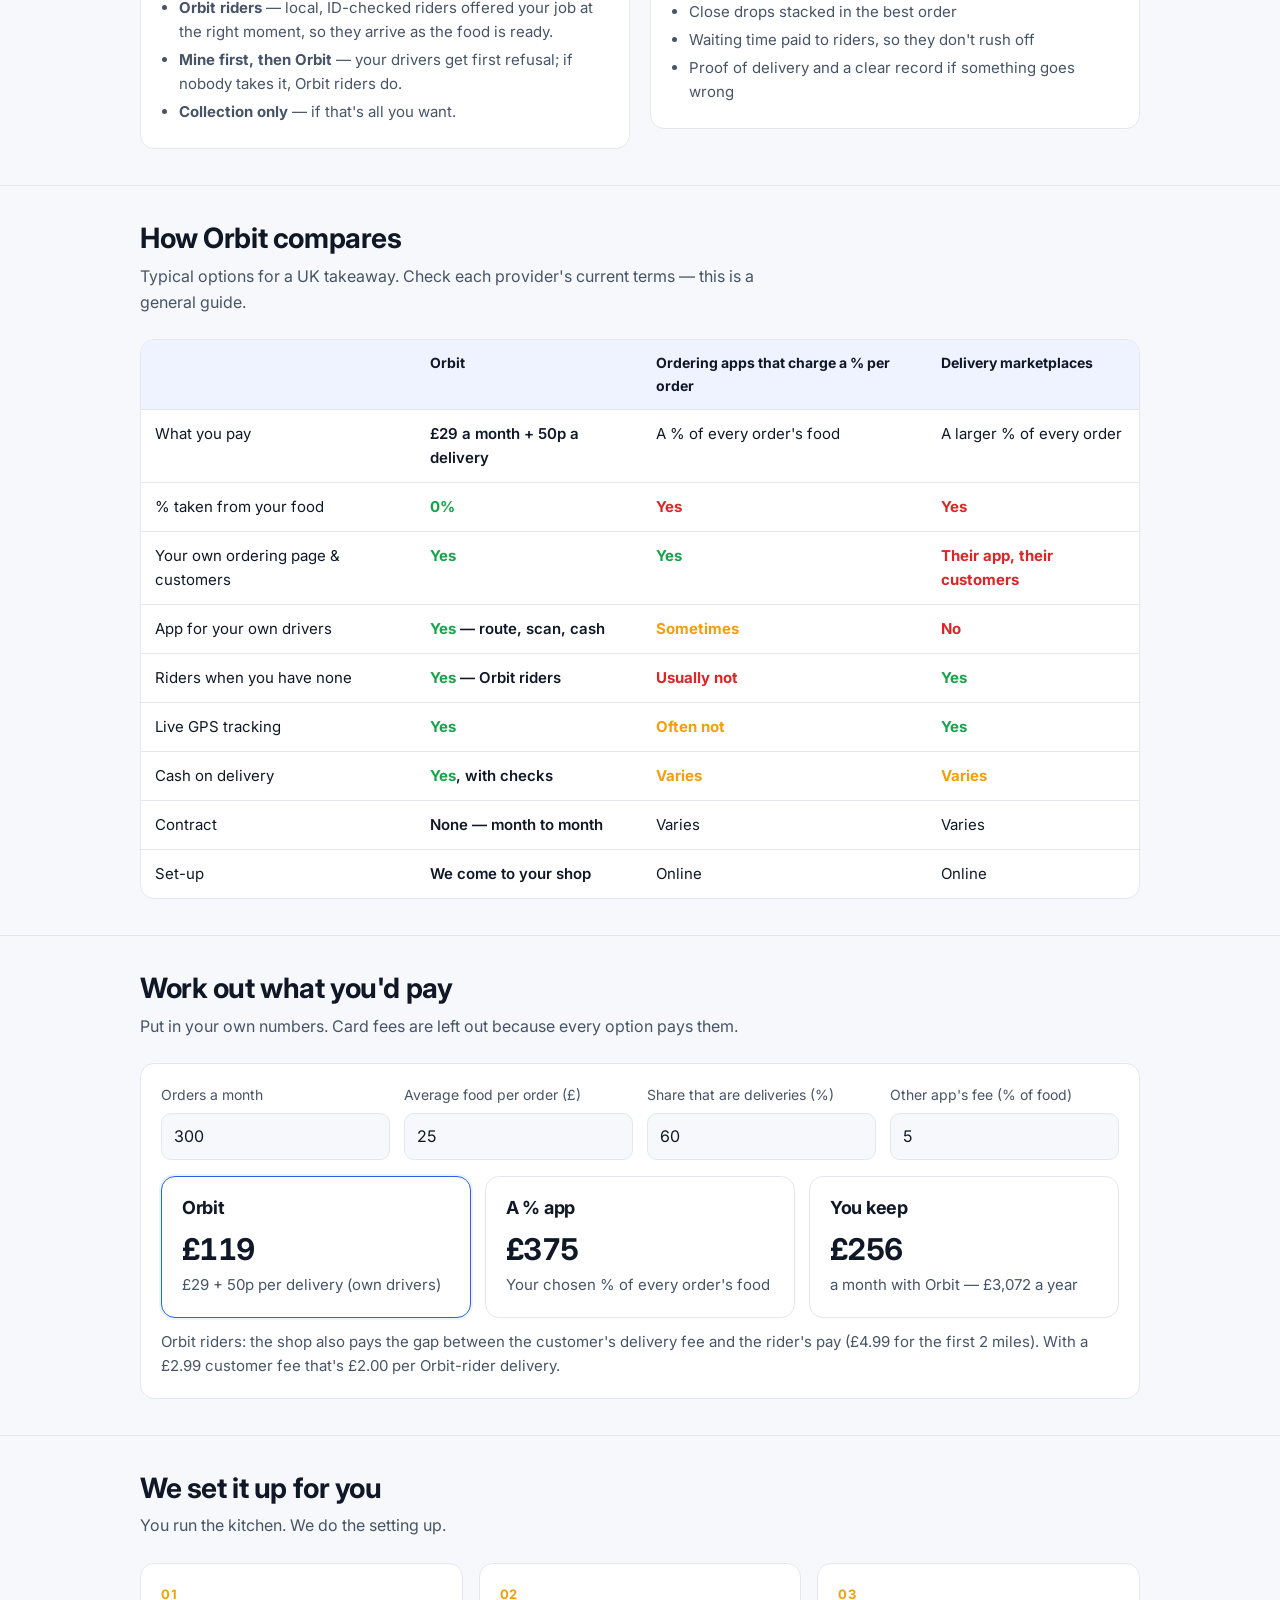
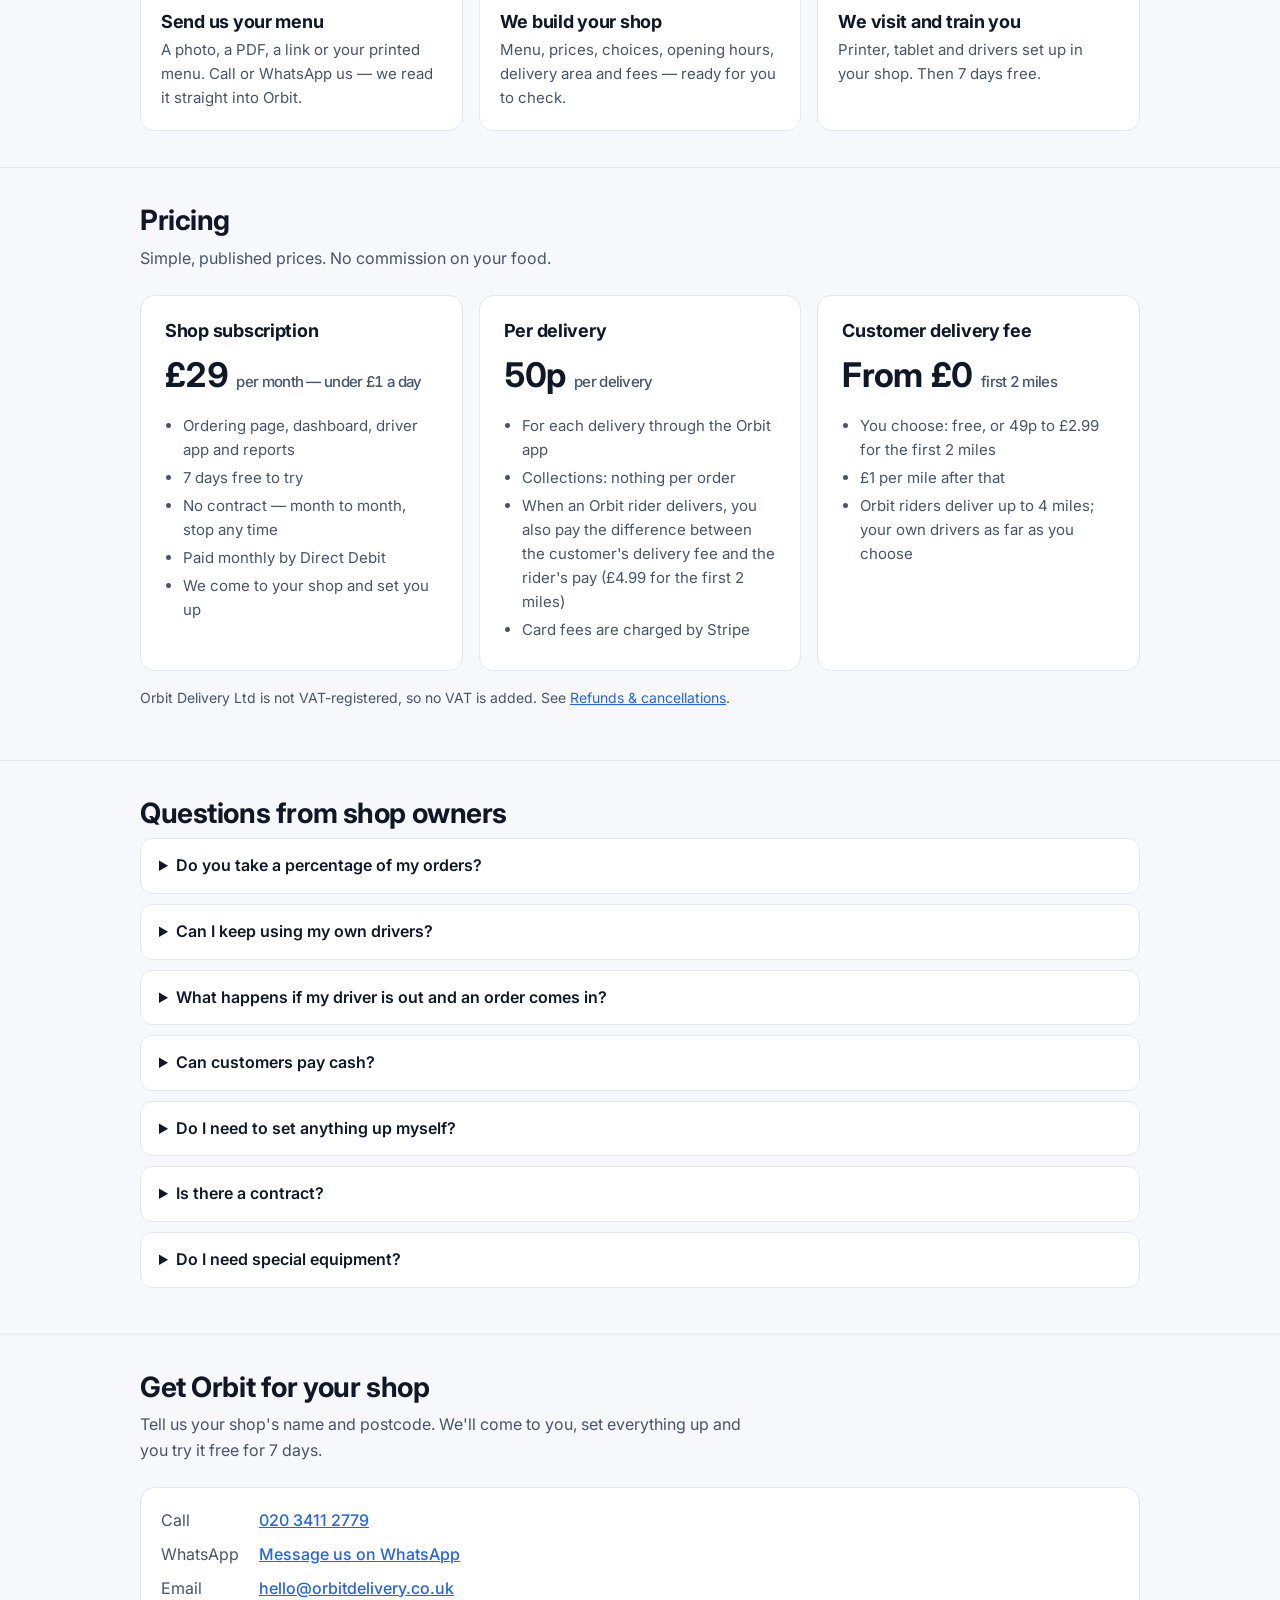
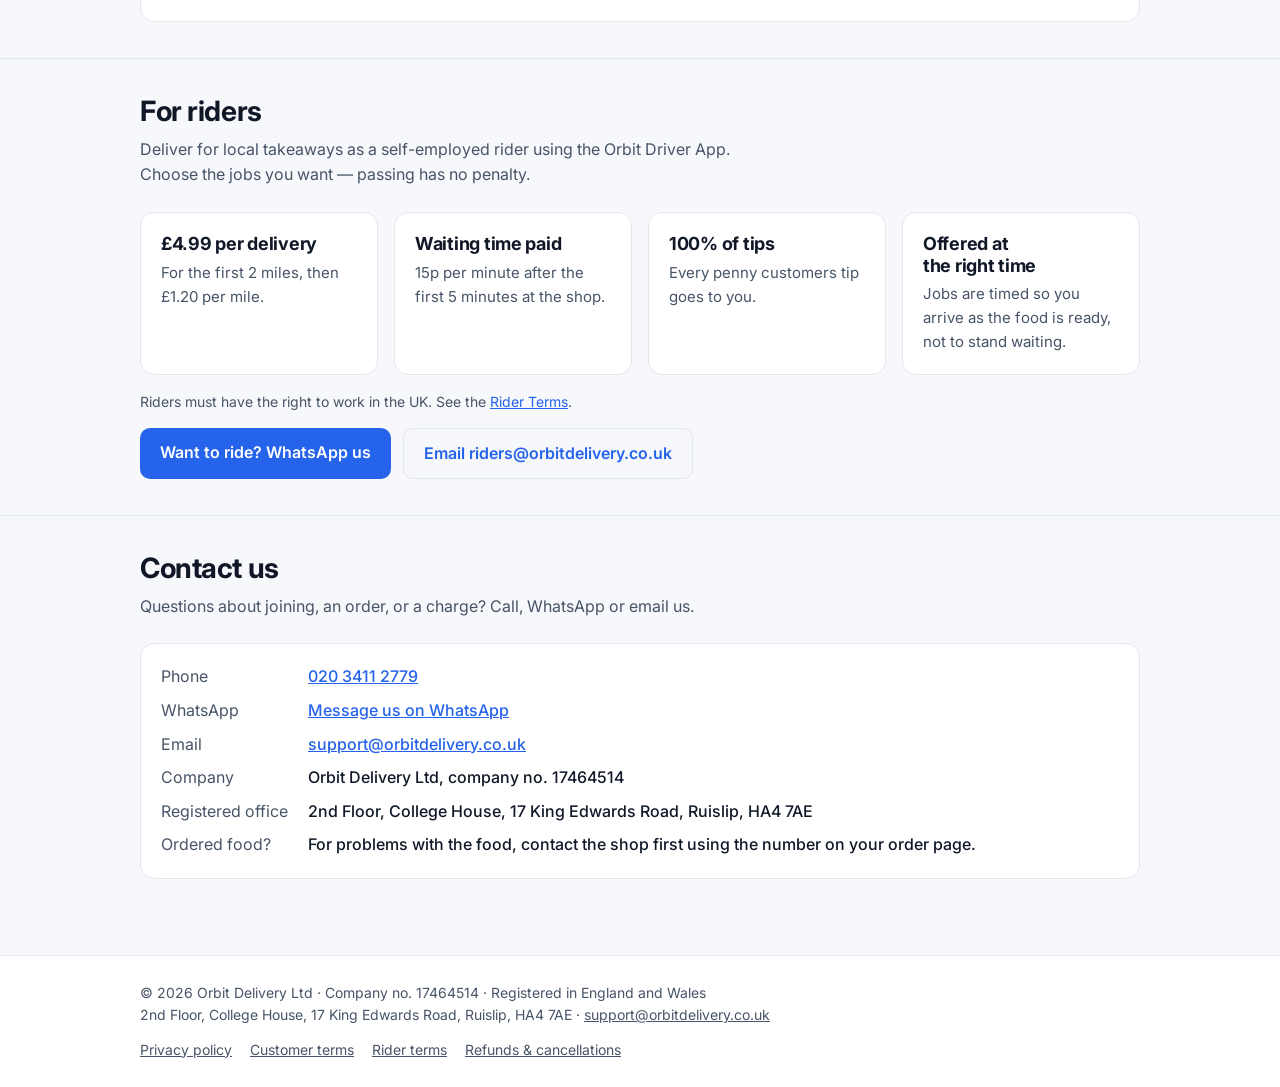
==== commit 501f47e8: "Website v4: features, delivery options, comparison, cost calculator, FAQ Updated the title and descr" ====
--- a/index.html
+++ b/index.html
@@ -3,62 +3,160 @@
 <head>
 <meta charset="utf-8">
 <meta name="viewport" content="width=device-width, initial-scale=1">
-<title>Orbit Delivery | Online ordering and delivery for takeaways</title>
-<meta name="description" content="Orbit Delivery gives independent UK takeaways their own online ordering page, an order dashboard and local delivery riders for a flat monthly price.">
+<title>Orbit Delivery | Online ordering, your drivers and local riders for takeaways</title>
+<meta name="description" content="Orbit Delivery gives independent UK takeaways their own ordering page, an order dashboard, their own drivers in the Orbit app and local Orbit riders when it's busy. £29 a month + 50p a delivery. No % of your food.">
 <link rel="icon" type="image/svg+xml" href="favicon.svg">
 <link rel="preconnect" href="https://fonts.googleapis.com"><link rel="preconnect" href="https://fonts.gstatic.com" crossorigin>
 <link href="https://fonts.googleapis.com/css2?family=Inter:wght@400;500;600;700&display=swap" rel="stylesheet">
 <link rel="stylesheet" href="style.css">
+<style>
+.hero .tag{display:inline-block;background:var(--soft);color:var(--blue);border-radius:999px;padding:4px 12px;font-size:14px;font-weight:600;margin:0 6px 8px 0}
+.split{display:grid;grid-template-columns:repeat(auto-fit,minmax(280px,1fr));gap:20px;align-items:start}
+.card .big-line,.big-line{font-size:clamp(22px,3vw,30px);font-weight:700;letter-spacing:-.015em;margin:0 0 10px;line-height:1.25}
+.tbl{overflow-x:auto;border:1px solid var(--line);border-radius:14px;background:var(--card)}
+.tbl table{border-collapse:collapse;width:100%;min-width:620px;font-size:15px}
+.tbl th,.tbl td{padding:12px 14px;border-bottom:1px solid var(--line);text-align:left;vertical-align:top}
+.tbl thead th{background:var(--soft);font-size:14px}
+.tbl tbody tr:last-child td{border-bottom:0}
+.tbl td.us{font-weight:600}
+.yes{color:#16a34a;font-weight:700}.no{color:#dc2626;font-weight:700}.part{color:var(--amber);font-weight:700}
+.calc{display:grid;grid-template-columns:repeat(auto-fit,minmax(200px,1fr));gap:14px;margin-bottom:16px}
+.calc label{display:block;font-size:14px;color:var(--muted);margin-bottom:6px}
+.calc input{width:100%;font:inherit;padding:10px 12px;border:1px solid var(--line);border-radius:10px;background:var(--bg);color:var(--ink)}
+.result{margin-bottom:12px;display:grid;grid-template-columns:repeat(auto-fit,minmax(200px,1fr));gap:14px}
+.result .card .big{font-size:30px}
+.result .card.win{border-color:var(--blue);box-shadow:0 0 0 2px var(--soft)}
+details{background:var(--card);border:1px solid var(--line);border-radius:12px;padding:14px 18px;margin-bottom:10px}
+details summary{cursor:pointer;font-weight:600}
+details p{color:var(--muted);margin:10px 0 0}
+ol.steps{counter-reset:s;list-style:none;padding:0;margin:0;display:grid;grid-template-columns:repeat(auto-fit,minmax(220px,1fr));gap:16px}
+ol.steps li{background:var(--card);border:1px solid var(--line);border-radius:14px;padding:20px}
+ol.steps li::before{counter-increment:s;content:"0" counter(s);display:block;font-weight:700;color:var(--amber);letter-spacing:.06em;font-size:13px;margin-bottom:6px}
+ol.steps h3{margin:0 0 6px;font-size:18px}ol.steps p{margin:0;color:var(--muted);font-size:15px}
+</style>
 </head>
 <body>
-<header class="top"><div class="wrap"><a class="brand" href="index.html"><svg viewBox="0 0 1024 1024" aria-hidden="true"><g transform="translate(512 512) translate(-12 3)"><g transform="rotate(-22)"><ellipse rx="380" ry="185" fill="none" stroke="#3B82F6" stroke-width="64"/><circle cx="367.1" cy="-47.9" r="74" fill="#F59E0B"/></g><circle cx="-15" cy="-12" r="128" fill="#2563EB"/></g></svg>Orbit Delivery</a><nav class="top"><a href="index.html#join">Join</a><a href="index.html#shops">For shops</a><a href="index.html#pricing">Pricing</a><a href="index.html#riders">For riders</a><a href="index.html#contact">Contact</a></nav></div></header>
+<header class="top"><div class="wrap"><a class="brand" href="index.html"><svg viewBox="0 0 1024 1024" aria-hidden="true"><g transform="translate(512 512) translate(-12 3)"><g transform="rotate(-22)"><ellipse rx="380" ry="185" fill="none" stroke="#3B82F6" stroke-width="64"/><circle cx="367.1" cy="-47.9" r="74" fill="#F59E0B"/></g><circle cx="-15" cy="-12" r="128" fill="#2563EB"/></g></svg>Orbit Delivery</a><nav class="top"><a href="#shops">For shops</a><a href="#delivery">Delivery</a><a href="#compare">Compare</a><a href="#pricing">Pricing</a><a href="#riders">For riders</a><a href="#join">Join</a></nav></div></header>
 
 <main>
 <div class="wrap hero">
-<p class="eyebrow">For independent takeaways in the UK</p>
-<h1>Your own online ordering and delivery, without the big-app commission.</h1>
-<p>Orbit Delivery gives your takeaway its own ordering page, a dashboard to run orders, and local riders to deliver them. Under &pound;1 a day for your dashboard and just 50p a delivery &mdash; instead of a cut of every order.</p>
-<p><strong>7 days free &middot; No contract &middot; We set you up in person</strong></p>
-<div class="row"><a class="btn" href="#join">Get Orbit for your shop</a><a class="btn ghost" href="#riders">Ride with Orbit</a></div>
+<p class="eyebrow">For independent takeaways and restaurants in the UK</p>
+<h1>Your ordering page. Your drivers. Our riders when you're busy.</h1>
+<p>Orbit gives your shop its own online ordering page, one dashboard to run the kitchen, an app for your own drivers &mdash; and local Orbit riders whenever you need them. <strong>&pound;29 a month + 50p a delivery. We never take a percentage of your food.</strong></p>
+<p><span class="tag">7 days free</span><span class="tag">No contract</span><span class="tag">0% on your food</span><span class="tag">Set up in person</span></p>
+<div class="row"><a class="btn" href="#join">Get Orbit for your shop</a><a class="btn ghost" href="#calculator">Work out your saving</a></div>
 </div>
 
 <section id="shops"><div class="wrap">
-<h2>What shops get</h2>
-<p class="lead">Everything runs from one dashboard, on a tablet, laptop or phone.</p>
+<h2>Everything a takeaway needs, in one place</h2>
+<p class="lead">Run it on a tablet, laptop or phone. Your menu, your prices, your customers.</p>
 <div class="grid">
-<div class="card"><h3>Your own ordering page</h3><p>Customers order on a page with your shop&rsquo;s name and menu, and pay by card &mdash; or cash, where you offer it. Your customers stay yours.</p></div>
-<div class="card"><h3>Order dashboard</h3><p>New orders, printing, refunds, reports and a cash report, all in one place.</p></div>
-<div class="card"><h3>Your drivers, Orbit riders, or both</h3><p>Use your own drivers through the Orbit app, local Orbit riders, or your drivers first and Orbit as back-up. Customers track their order live.</p></div>
-<div class="card"><h3>Safe handover</h3><p>Every ticket prints with a scan code and a 4-digit code, so the right rider takes the right bag.</p></div>
+<div class="card"><h3>Your own ordering page</h3><p>Customers order from a page with your shop's name and menu. Collection or delivery; card, Apple Pay, Google Pay or cash where you allow it. Their details stay with you, not a marketplace.</p></div>
+<div class="card"><h3>A menu that answers questions</h3><p>Photos, sizes, extras, &ldquo;no salad&rdquo; choices, sauces, meal deals and &ldquo;spend over &pound;X, get a free item&rdquo; offers. All 14 UK allergens and vegetarian, vegan and halal filters, so customers find what they can eat.</p></div>
+<div class="card"><h3>Kitchen board &amp; printing</h3><p>Orders arrive with a ready time, print automatically, and every bag ticket carries a scan code and a 4-digit code so the right driver takes the right bag.</p></div>
+<div class="card"><h3>Live tracking for customers</h3><p>Your customer sees every step &mdash; accepted, being prepared, rider on the way, arriving &mdash; with an honest arrival time.</p></div>
+<div class="card"><h3>Cash done properly</h3><p>Phone-verified cash orders, cash held by each driver, and one tap to confirm the cash is back in the till.</p></div>
+<div class="card"><h3>Takings, reports &amp; refunds</h3><p>Daily, weekly and monthly takings, per-driver records, refunds with a reason, and exports for your accountant.</p></div>
+</div>
+</div></section>
+
+<section id="delivery"><div class="wrap">
+<h2>Delivery that still works when you're short of drivers</h2>
+<p class="lead">Most ordering systems stop at the kitchen door: if your driver is out, the order waits. Orbit doesn't.</p>
+<div class="split">
+<div class="card"><p class="big-line">Choose how you deliver</p>
+<ul class="tick">
+<li><strong>Your own drivers</strong> &mdash; in the Orbit Driver App: they scan the bag, follow the route, tap Delivered. You pay them your way.</li>
+<li><strong>Orbit riders</strong> &mdash; local, ID-checked riders offered your job at the right moment, so they arrive as the food is ready.</li>
+<li><strong>Mine first, then Orbit</strong> &mdash; your drivers get first refusal; if nobody takes it, Orbit riders do.</li>
+<li><strong>Collection only</strong> &mdash; if that's all you want.</li>
+</ul></div>
+<div class="card"><p class="big-line">Built for the rider at your counter</p>
+<ul class="tick">
+<li>Offers ring on the rider's phone, even when locked</li>
+<li>Live GPS for you and your customer</li>
+<li>Close drops stacked in the best order</li>
+<li>Waiting time paid to riders, so they don't rush off</li>
+<li>Proof of delivery and a clear record if something goes wrong</li>
+</ul></div>
+</div>
+</div></section>
+
+<section id="compare"><div class="wrap">
+<h2>How Orbit compares</h2>
+<p class="lead">Typical options for a UK takeaway. Check each provider's current terms &mdash; this is a general guide.</p>
+<div class="tbl"><table>
+<thead><tr><th></th><th>Orbit</th><th>Ordering apps that charge a % per order</th><th>Delivery marketplaces</th></tr></thead>
+<tbody>
+<tr><td>What you pay</td><td class="us">&pound;29 a month + 50p a delivery</td><td>A % of every order's food</td><td>A larger % of every order</td></tr>
+<tr><td>% taken from your food</td><td class="us"><span class="yes">0%</span></td><td><span class="no">Yes</span></td><td><span class="no">Yes</span></td></tr>
+<tr><td>Your own ordering page &amp; customers</td><td class="us"><span class="yes">Yes</span></td><td><span class="yes">Yes</span></td><td><span class="no">Their app, their customers</span></td></tr>
+<tr><td>App for your own drivers</td><td class="us"><span class="yes">Yes</span> &mdash; route, scan, cash</td><td><span class="part">Sometimes</span></td><td><span class="no">No</span></td></tr>
+<tr><td>Riders when you have none</td><td class="us"><span class="yes">Yes</span> &mdash; Orbit riders</td><td><span class="no">Usually not</span></td><td><span class="yes">Yes</span></td></tr>
+<tr><td>Live GPS tracking</td><td class="us"><span class="yes">Yes</span></td><td><span class="part">Often not</span></td><td><span class="yes">Yes</span></td></tr>
+<tr><td>Cash on delivery</td><td class="us"><span class="yes">Yes</span>, with checks</td><td><span class="part">Varies</span></td><td><span class="part">Varies</span></td></tr>
+<tr><td>Contract</td><td class="us">None &mdash; month to month</td><td>Varies</td><td>Varies</td></tr>
+<tr><td>Set-up</td><td class="us">We come to your shop</td><td>Online</td><td>Online</td></tr>
+</tbody></table></div>
+</div></section>
+
+<section id="calculator"><div class="wrap">
+<h2>Work out what you'd pay</h2>
+<p class="lead">Put in your own numbers. Card fees are left out because every option pays them.</p>
+<div class="card">
+<div class="calc">
+<div><label for="orders">Orders a month</label><input id="orders" type="number" min="0" value="300" inputmode="numeric"></div>
+<div><label for="avg">Average food per order (&pound;)</label><input id="avg" type="number" min="0" step="0.5" value="25" inputmode="decimal"></div>
+<div><label for="del">Share that are deliveries (%)</label><input id="del" type="number" min="0" max="100" value="60" inputmode="numeric"></div>
+<div><label for="pct">Other app's fee (% of food)</label><input id="pct" type="number" min="0" max="50" step="0.5" value="5" inputmode="decimal"></div>
+</div>
+<div class="result">
+<div class="card win"><h3>Orbit</h3><div class="big" id="orbit">&pound;0</div><p>&pound;29 + 50p per delivery (own drivers)</p></div>
+<div class="card"><h3>A % app</h3><div class="big" id="other">&pound;0</div><p>Your chosen % of every order's food</p></div>
+<div class="card"><h3>You keep</h3><div class="big" id="save">&pound;0</div><p>a month with Orbit &mdash; <span id="year">&pound;0</span> a year</p></div>
+</div>
+<p class="note">Orbit riders: the shop also pays the gap between the customer's delivery fee and the rider's pay (&pound;4.99 for the first 2 miles). With a &pound;2.99 customer fee that's &pound;2.00 per Orbit-rider delivery.</p>
 </div>
 </div></section>
 
 <section><div class="wrap">
-<h2>How it works</h2>
-<div class="grid">
-<div class="card"><p class="step">STEP 1</p><h3>Customer orders</h3><p>From your ordering page, paying by card, or cash where the shop offers it.</p></div>
-<div class="card"><p class="step">STEP 2</p><h3>You accept and cook</h3><p>The order appears on your kitchen board and prints with its scan code.</p></div>
-<div class="card"><p class="step">STEP 3</p><h3>A rider collects</h3><p>An Orbit rider or your own driver scans the ticket and delivers.</p></div>
-</div>
+<h2>We set it up for you</h2>
+<p class="lead">You run the kitchen. We do the setting up.</p>
+<ol class="steps">
+<li><h3>Send us your menu</h3><p>A photo, a PDF, a link or your printed menu. Call or WhatsApp us &mdash; we read it straight into Orbit.</p></li>
+<li><h3>We build your shop</h3><p>Menu, prices, choices, opening hours, delivery area and fees &mdash; ready for you to check.</p></li>
+<li><h3>We visit and train you</h3><p>Printer, tablet and drivers set up in your shop. Then 7 days free.</p></li>
+</ol>
 </div></section>
 
 <section id="pricing"><div class="wrap">
 <h2>Pricing</h2>
-<p class="lead">Simple, published prices. No commission on your food sales.</p>
+<p class="lead">Simple, published prices. No commission on your food.</p>
 <div class="price">
 <div class="card"><h3>Shop subscription</h3><div class="big">&pound;29 <small>per month &mdash; under &pound;1 a day</small></div>
-<ul class="tick"><li>Ordering page, dashboard and reports</li><li>7 days free to try</li><li>No contract &mdash; month to month, stop any time</li><li>Paid monthly by Direct Debit</li><li>We come to your shop and set you up</li></ul></div>
+<ul class="tick"><li>Ordering page, dashboard, driver app and reports</li><li>7 days free to try</li><li>No contract &mdash; month to month, stop any time</li><li>Paid monthly by Direct Debit</li><li>We come to your shop and set you up</li></ul></div>
 <div class="card"><h3>Per delivery</h3><div class="big">50p <small>per delivery</small></div>
-<ul class="tick"><li>For each delivery sent through the Orbit app</li><li>Plus the rider&rsquo;s pay when an Orbit rider delivers</li><li>Card fees are charged by Stripe to your account</li></ul></div>
+<ul class="tick"><li>For each delivery through the Orbit app</li><li>Collections: nothing per order</li><li>When an Orbit rider delivers, you also pay the difference between the customer's delivery fee and the rider's pay (&pound;4.99 for the first 2 miles)</li><li>Card fees are charged by Stripe</li></ul></div>
 <div class="card"><h3>Customer delivery fee</h3><div class="big">From &pound;0 <small>first 2 miles</small></div>
-<ul class="tick"><li>Free, or from 49p to &pound;2.99 for the first 2 miles</li><li>&pound;1 per mile after that</li><li>Deliveries up to 4 miles</li></ul></div>
+<ul class="tick"><li>You choose: free, or 49p to &pound;2.99 for the first 2 miles</li><li>&pound;1 per mile after that</li><li>Orbit riders deliver up to 4 miles; your own drivers as far as you choose</li></ul></div>
 </div>
 <p class="note">Orbit Delivery Ltd is not VAT-registered, so no VAT is added. See <a href="refunds.html">Refunds &amp; cancellations</a>.</p>
+</div></section>
+
+<section id="faq"><div class="wrap">
+<h2>Questions from shop owners</h2>
+<details><summary>Do you take a percentage of my orders?</summary><p>No. You pay &pound;29 a month and 50p for each delivery through the app. Your food money is yours.</p></details>
+<details><summary>Can I keep using my own drivers?</summary><p>Yes. Add them to the Orbit Driver App, or keep running them by hand. You decide how you pay them.</p></details>
+<details><summary>What happens if my driver is out and an order comes in?</summary><p>Choose &ldquo;Mine first, then Orbit&rdquo;: your drivers get the job first, and if nobody takes it, a local Orbit rider is offered it.</p></details>
+<details><summary>Can customers pay cash?</summary><p>Yes, where you allow it. New cash customers verify their phone number, and cash jobs go only to your own drivers or riders you trust with cash.</p></details>
+<details><summary>Do I need to set anything up myself?</summary><p>No. Send us your menu and we build your shop, then visit to set up the printer and train you.</p></details>
+<details><summary>Is there a contract?</summary><p>No. It's month to month by Direct Debit, and you can stop any time.</p></details>
+<details><summary>Do I need special equipment?</summary><p>A tablet, laptop or phone with internet. A receipt printer is recommended; we'll advise which.</p></details>
 </div></section>
 
 <section id="join"><div class="wrap">
 <h2>Get Orbit for your shop</h2>
-<p class="lead">Tell us your shop&rsquo;s name and postcode. We&rsquo;ll come to you, set everything up and you try it free for 7 days.</p>
+<p class="lead">Tell us your shop's name and postcode. We'll come to you, set everything up and you try it free for 7 days.</p>
 <div class="card"><dl class="contact">
 <dt>Call</dt><dd><a href="tel:+442034112779">020 3411 2779</a></dd>
 <dt>WhatsApp</dt><dd><a href="https://wa.me/442034112779?text=Hi%20Orbit%2C%20I%27d%20like%20Orbit%20for%20my%20shop.%20Shop%20name%20and%20postcode%3A%20">Message us on WhatsApp</a></dd>
@@ -68,15 +166,15 @@
 
 <section id="riders"><div class="wrap">
 <h2>For riders</h2>
-<p class="lead">Deliver for local takeaways as a self-employed rider using the Orbit Driver App. Choose the jobs you want.</p>
+<p class="lead">Deliver for local takeaways as a self-employed rider using the Orbit Driver App. Choose the jobs you want &mdash; passing has no penalty.</p>
 <div class="grid">
 <div class="card"><h3>&pound;4.99 per delivery</h3><p>For the first 2 miles, then &pound;1.20 per mile.</p></div>
 <div class="card"><h3>Waiting time paid</h3><p>15p per minute after the first 5 minutes at the shop.</p></div>
 <div class="card"><h3>100% of tips</h3><p>Every penny customers tip goes to you.</p></div>
+<div class="card"><h3>Offered at the right time</h3><p>Jobs are timed so you arrive as the food is ready, not to stand waiting.</p></div>
 </div>
 <p class="note">Riders must have the right to work in the UK. See the <a href="rider-terms.html">Rider Terms</a>.</p>
 <div class="row"><a class="btn" href="https://wa.me/442034112779?text=Hi%20Orbit%2C%20I%27d%20like%20to%20ride.%20My%20postcode%20and%20vehicle%3A%20">Want to ride? WhatsApp us</a><a class="btn ghost" href="mailto:riders@orbitdelivery.co.uk?subject=I%27d%20like%20to%20ride%20with%20Orbit">Email riders@orbitdelivery.co.uk</a></div>
-<p class="note">Send your postcode and vehicle and we&rsquo;ll send you the app.</p>
 </div></section>
 
 <section id="contact"><div class="wrap">
@@ -94,5 +192,21 @@
 </main>
 
 <footer><div class="wrap"><div>&copy; 2026 Orbit Delivery Ltd &middot; Company no. 17464514 &middot; Registered in England and Wales<br>2nd Floor, College House, 17 King Edwards Road, Ruislip, HA4 7AE &middot; <a href="mailto:support@orbitdelivery.co.uk">support@orbitdelivery.co.uk</a></div><nav><a href="privacy.html">Privacy policy</a><a href="customer-terms.html">Customer terms</a><a href="rider-terms.html">Rider terms</a><a href="refunds.html">Refunds & cancellations</a></nav></div></footer>
+<script>
+(function(){
+  var f=function(n){return "£"+Math.round(n).toLocaleString("en-GB");};
+  function v(id){var x=parseFloat(document.getElementById(id).value);return isNaN(x)||x<0?0:x;}
+  function calc(){
+    var o=v("orders"),a=v("avg"),d=Math.min(v("del"),100)/100,p=v("pct")/100;
+    var orbit=29+o*d*0.5, other=o*a*p, save=other-orbit;
+    document.getElementById("orbit").textContent=f(orbit);
+    document.getElementById("other").textContent=f(other);
+    document.getElementById("save").textContent=save>=0?f(save):"−"+f(-save);
+    document.getElementById("year").textContent=save>=0?f(save*12):"−"+f(-save*12);
+  }
+  ["orders","avg","del","pct"].forEach(function(id){document.getElementById(id).addEventListener("input",calc);});
+  calc();
+})();
+</script>
 </body>
 </html>
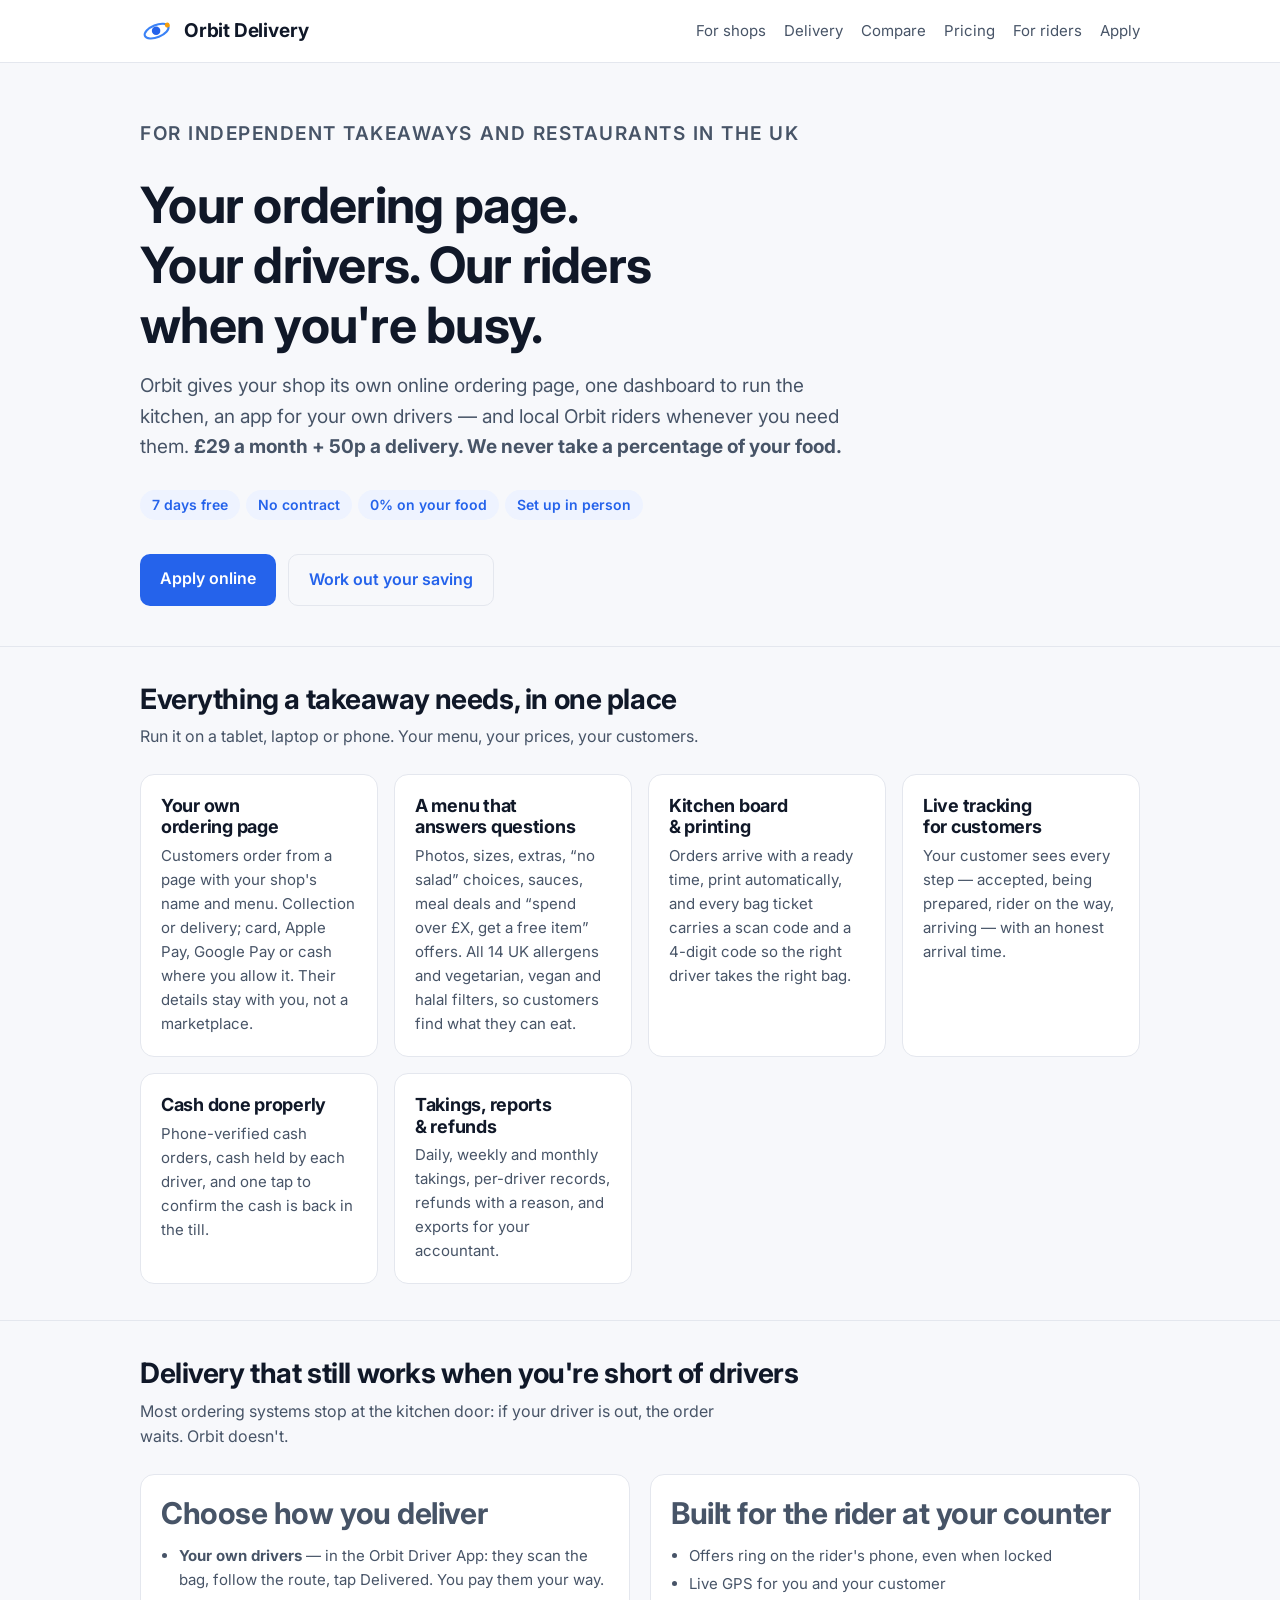
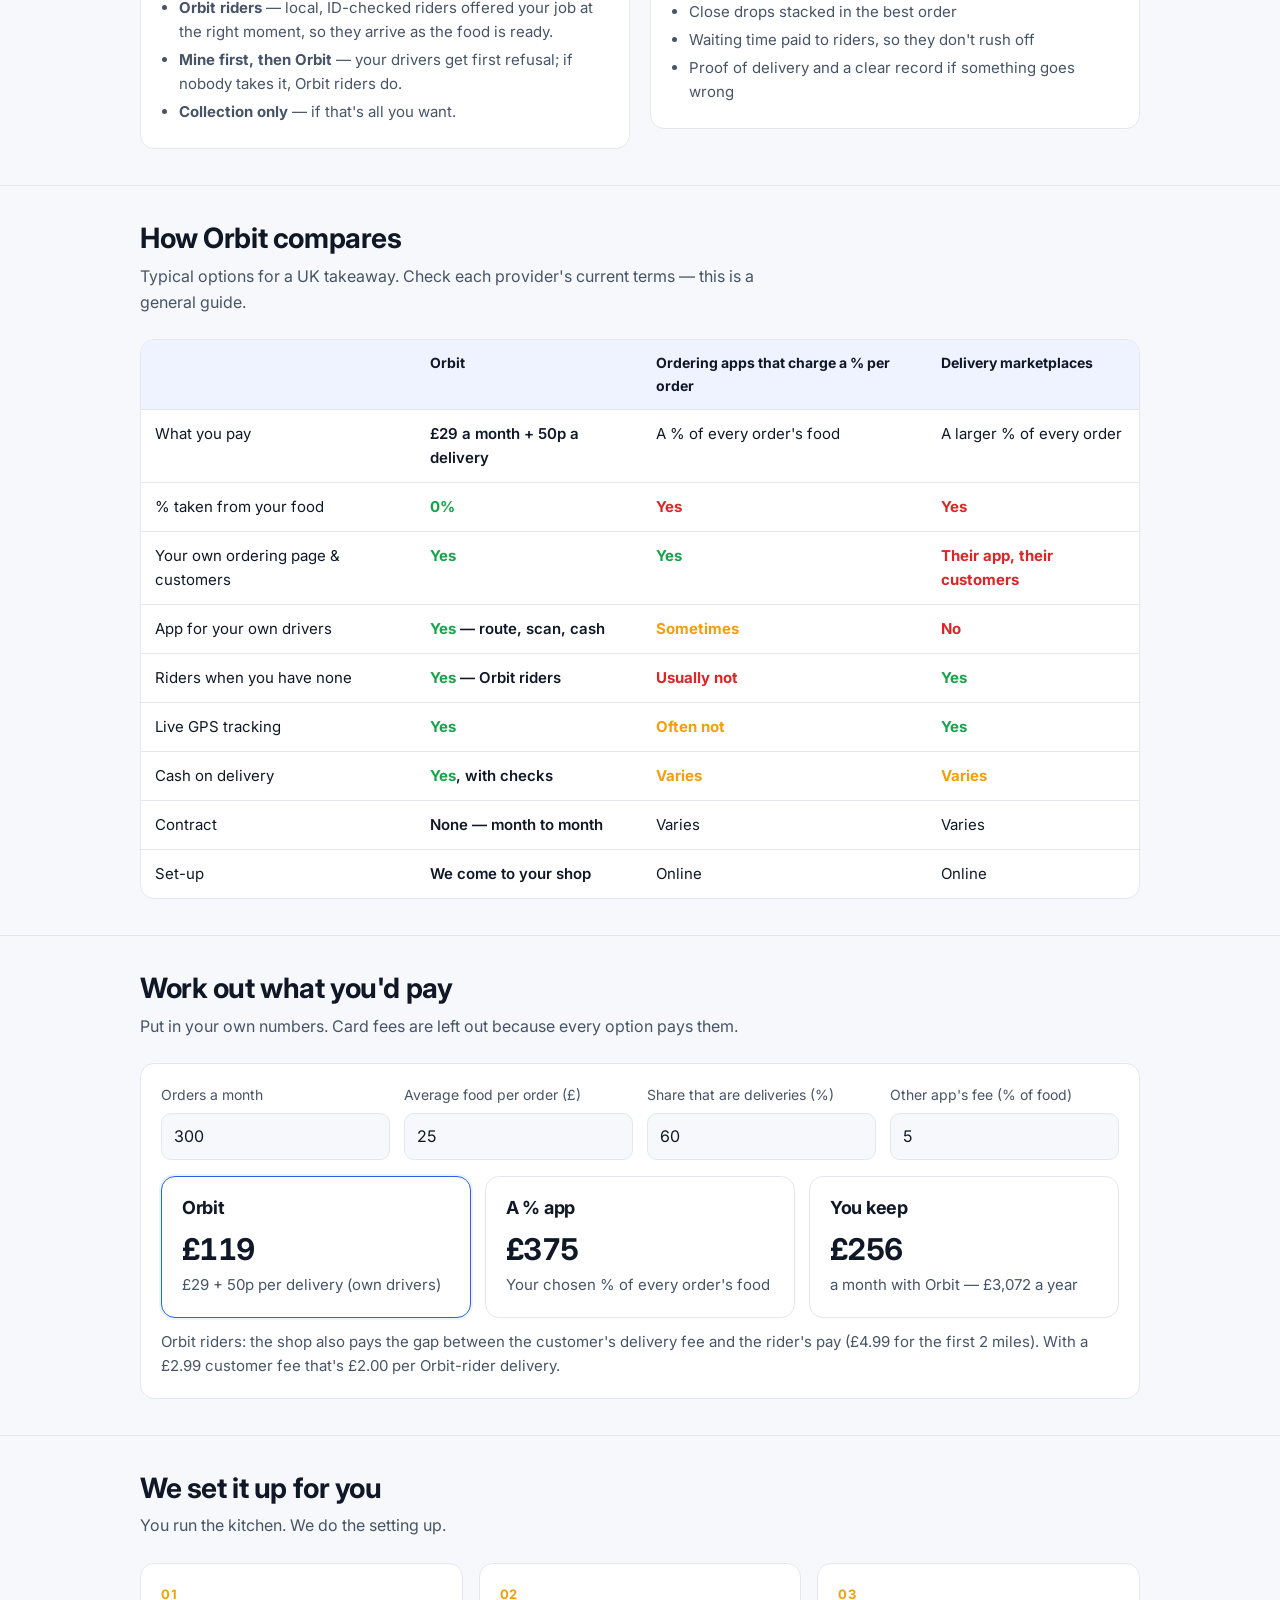
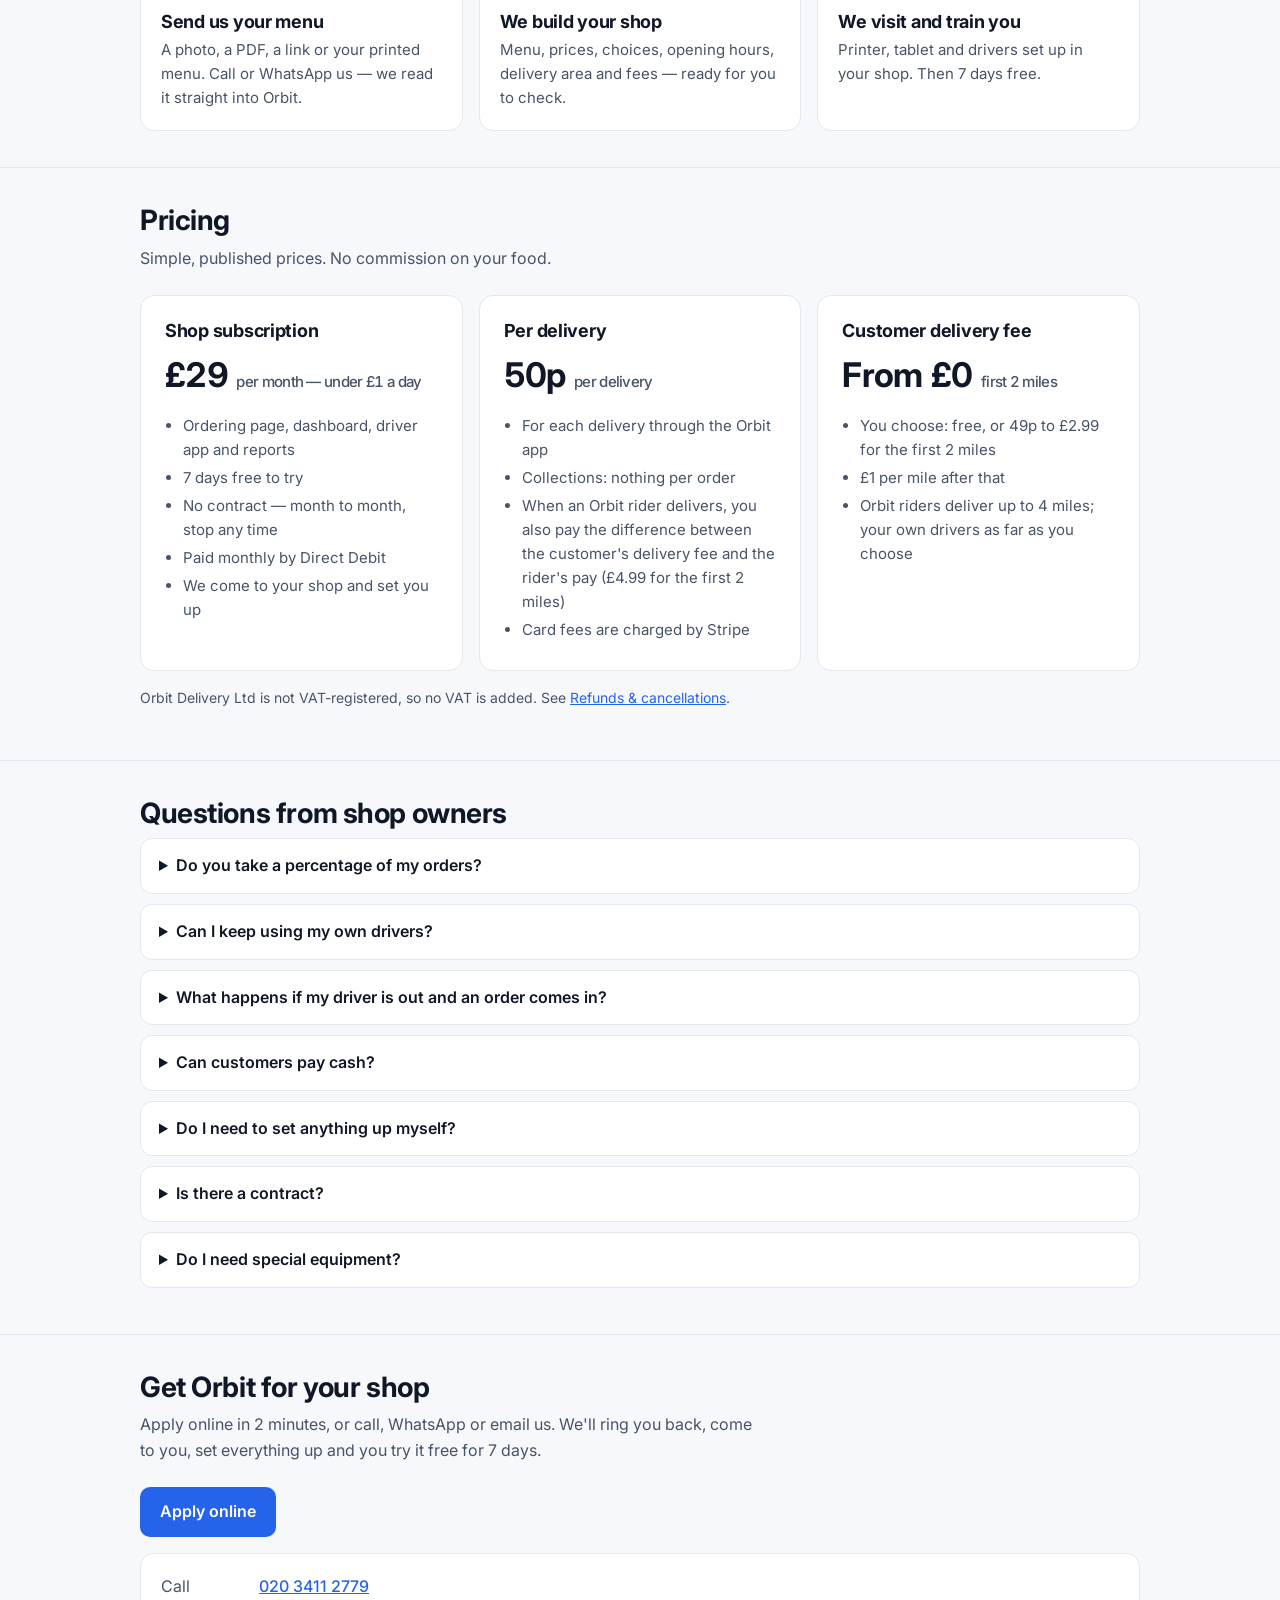
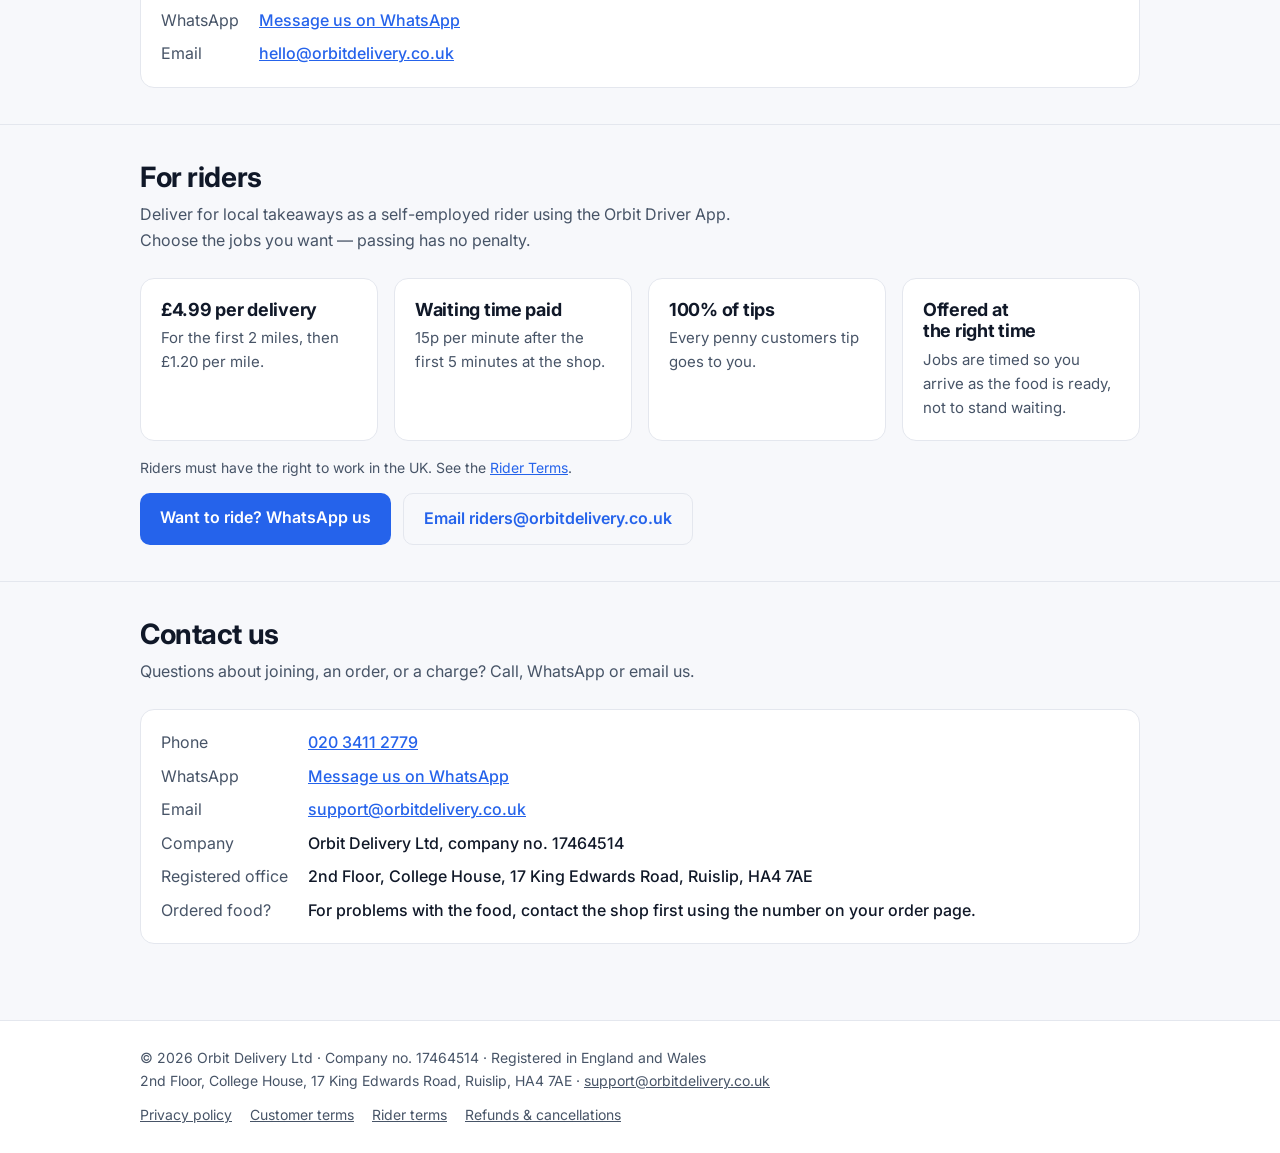
==== commit 956f5295: "Enhance application process and update lead text Updated the header and call-to-action sections to i" ====
--- a/index.html
+++ b/index.html
@@ -36,7 +36,7 @@
 </style>
 </head>
 <body>
-<header class="top"><div class="wrap"><a class="brand" href="index.html"><svg viewBox="0 0 1024 1024" aria-hidden="true"><g transform="translate(512 512) translate(-12 3)"><g transform="rotate(-22)"><ellipse rx="380" ry="185" fill="none" stroke="#3B82F6" stroke-width="64"/><circle cx="367.1" cy="-47.9" r="74" fill="#F59E0B"/></g><circle cx="-15" cy="-12" r="128" fill="#2563EB"/></g></svg>Orbit Delivery</a><nav class="top"><a href="#shops">For shops</a><a href="#delivery">Delivery</a><a href="#compare">Compare</a><a href="#pricing">Pricing</a><a href="#riders">For riders</a><a href="#join">Join</a></nav></div></header>
+<header class="top"><div class="wrap"><a class="brand" href="index.html"><svg viewBox="0 0 1024 1024" aria-hidden="true"><g transform="translate(512 512) translate(-12 3)"><g transform="rotate(-22)"><ellipse rx="380" ry="185" fill="none" stroke="#3B82F6" stroke-width="64"/><circle cx="367.1" cy="-47.9" r="74" fill="#F59E0B"/></g><circle cx="-15" cy="-12" r="128" fill="#2563EB"/></g></svg>Orbit Delivery</a><nav class="top"><a href="#shops">For shops</a><a href="#delivery">Delivery</a><a href="#compare">Compare</a><a href="#pricing">Pricing</a><a href="#riders">For riders</a><a href="https://shop-dash-pro.emergent.host/#request">Apply</a></nav></div></header>
 
 <main>
 <div class="wrap hero">
@@ -44,7 +44,7 @@
 <h1>Your ordering page. Your drivers. Our riders when you're busy.</h1>
 <p>Orbit gives your shop its own online ordering page, one dashboard to run the kitchen, an app for your own drivers &mdash; and local Orbit riders whenever you need them. <strong>&pound;29 a month + 50p a delivery. We never take a percentage of your food.</strong></p>
 <p><span class="tag">7 days free</span><span class="tag">No contract</span><span class="tag">0% on your food</span><span class="tag">Set up in person</span></p>
-<div class="row"><a class="btn" href="#join">Get Orbit for your shop</a><a class="btn ghost" href="#calculator">Work out your saving</a></div>
+<div class="row"><a class="btn" href="https://shop-dash-pro.emergent.host/#request">Apply online</a><a class="btn ghost" href="#calculator">Work out your saving</a></div>
 </div>
 
 <section id="shops"><div class="wrap">
@@ -156,7 +156,8 @@
 
 <section id="join"><div class="wrap">
 <h2>Get Orbit for your shop</h2>
-<p class="lead">Tell us your shop's name and postcode. We'll come to you, set everything up and you try it free for 7 days.</p>
+<p class="lead">Apply online in 2 minutes, or call, WhatsApp or email us. We'll ring you back, come to you, set everything up and you try it free for 7 days.</p>
+<div class="row" style="margin-bottom:16px"><a class="btn" href="https://shop-dash-pro.emergent.host/#request">Apply online</a></div>
 <div class="card"><dl class="contact">
 <dt>Call</dt><dd><a href="tel:+442034112779">020 3411 2779</a></dd>
 <dt>WhatsApp</dt><dd><a href="https://wa.me/442034112779?text=Hi%20Orbit%2C%20I%27d%20like%20Orbit%20for%20my%20shop.%20Shop%20name%20and%20postcode%3A%20">Message us on WhatsApp</a></dd>
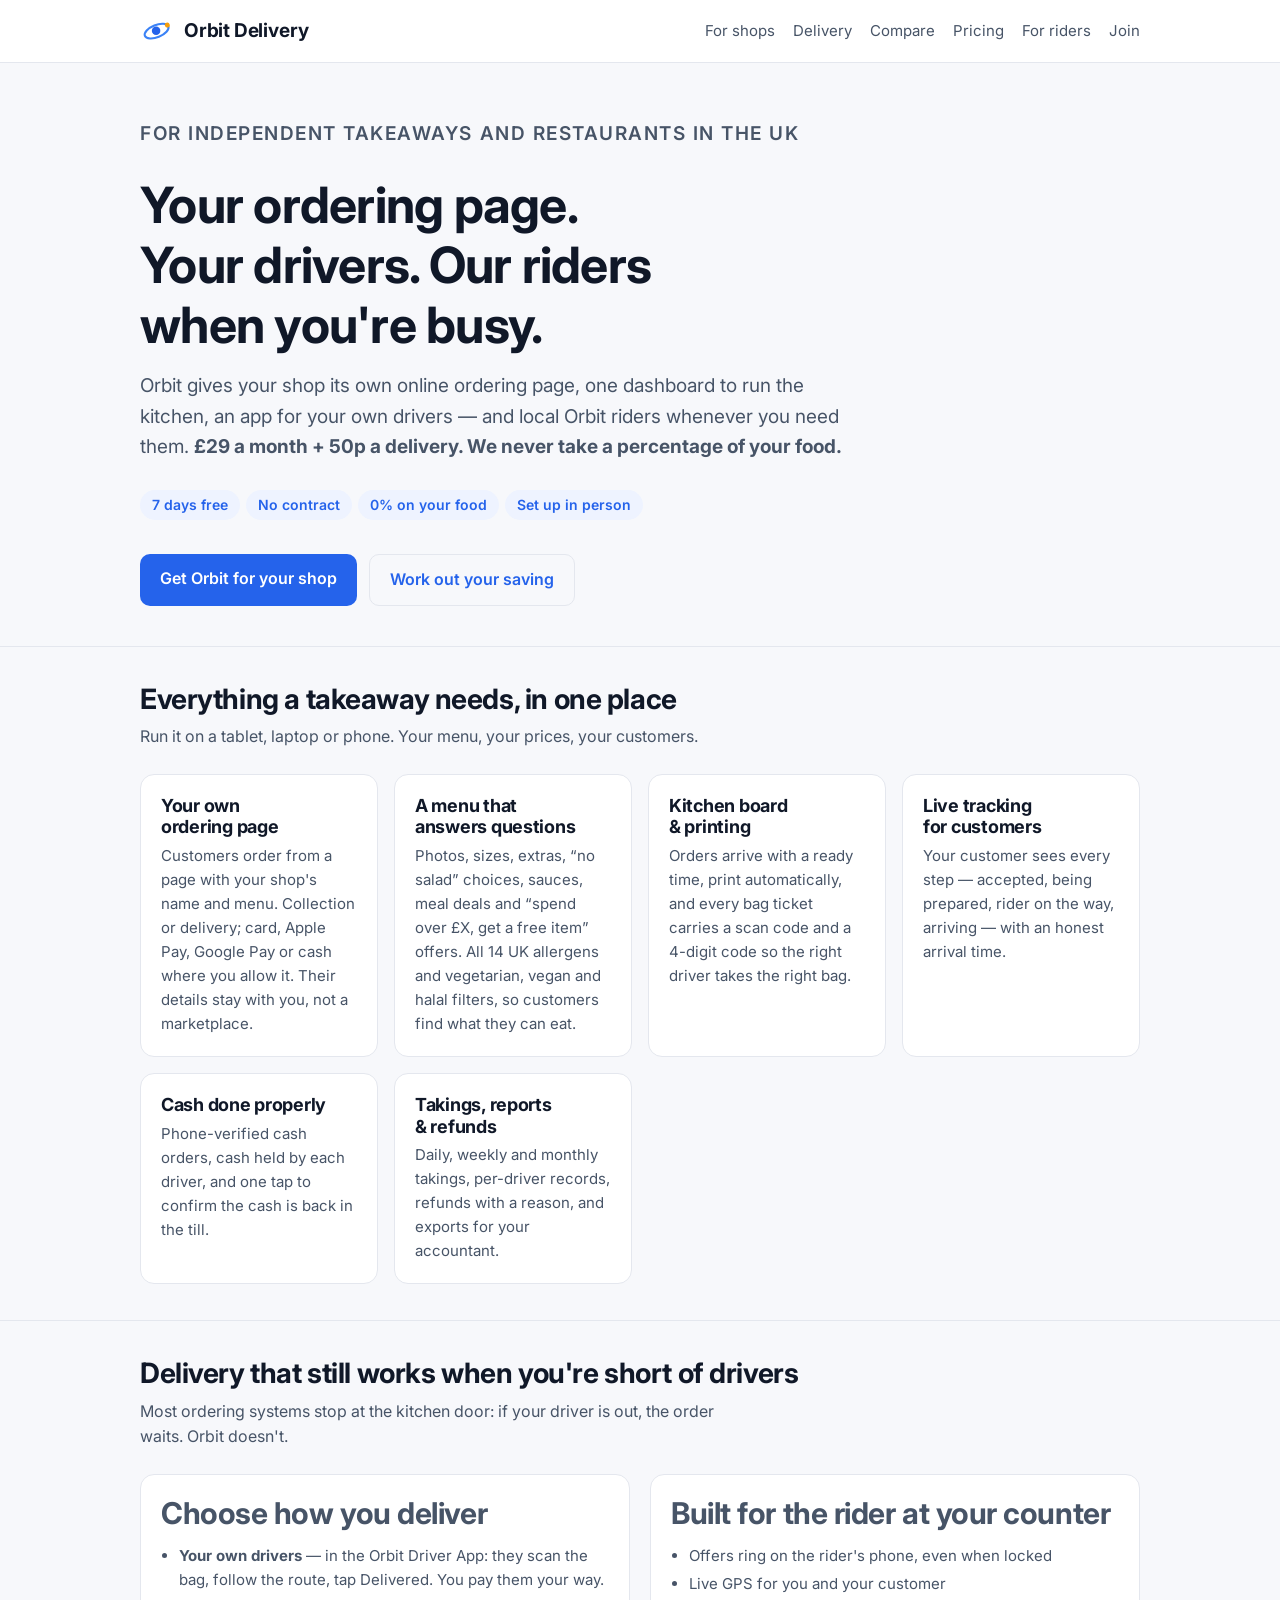
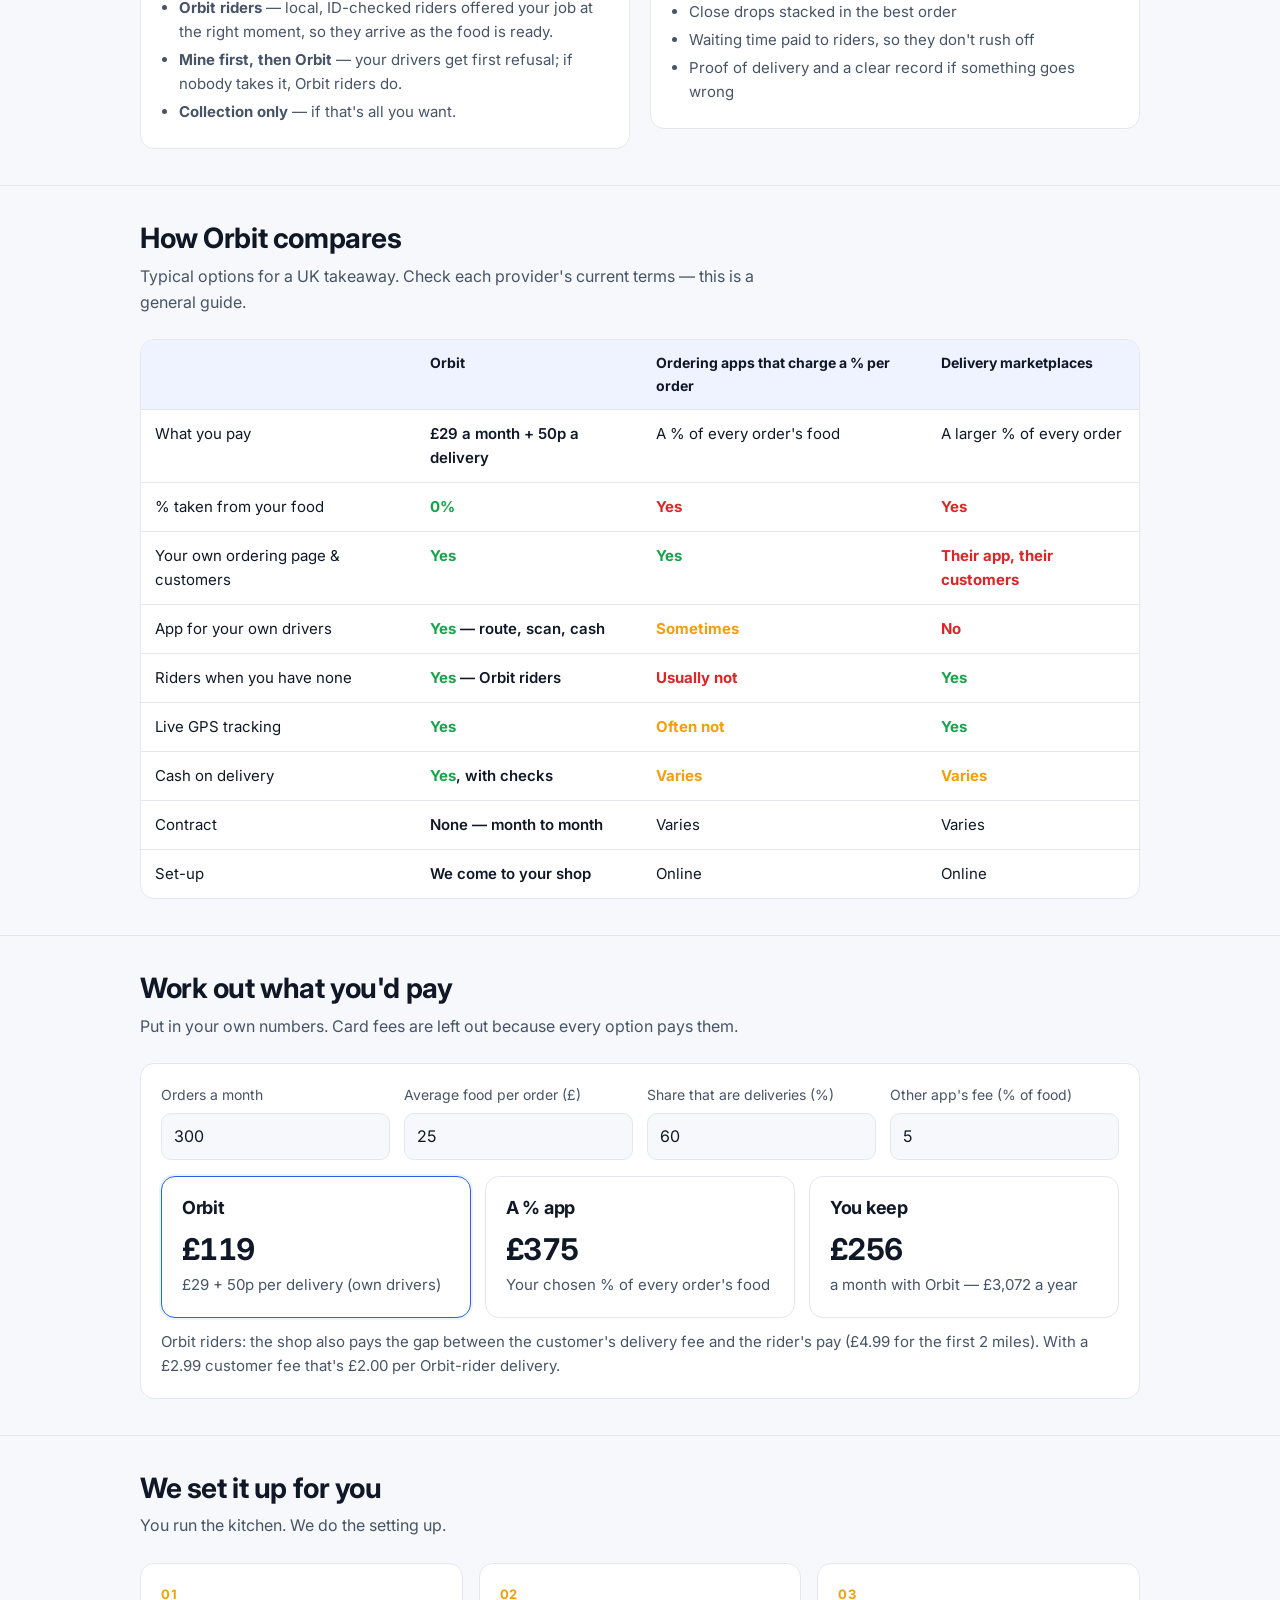
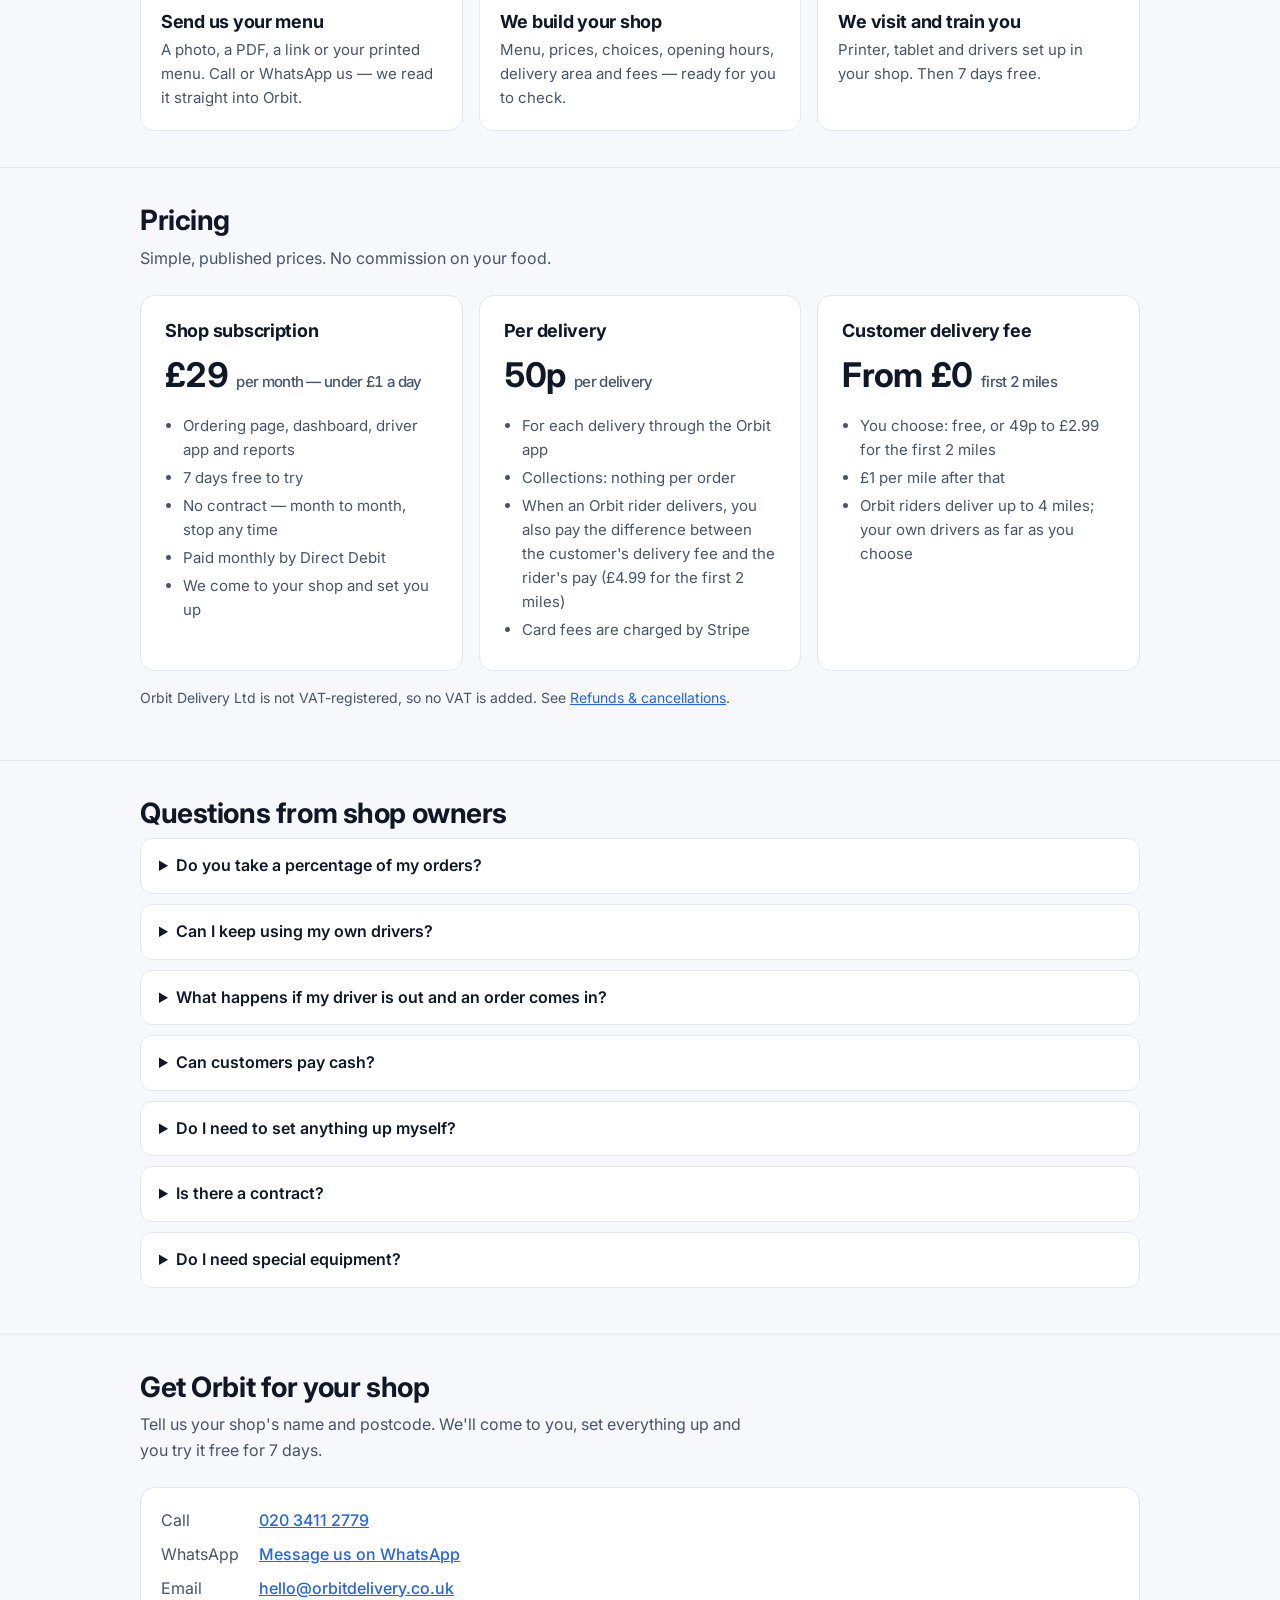
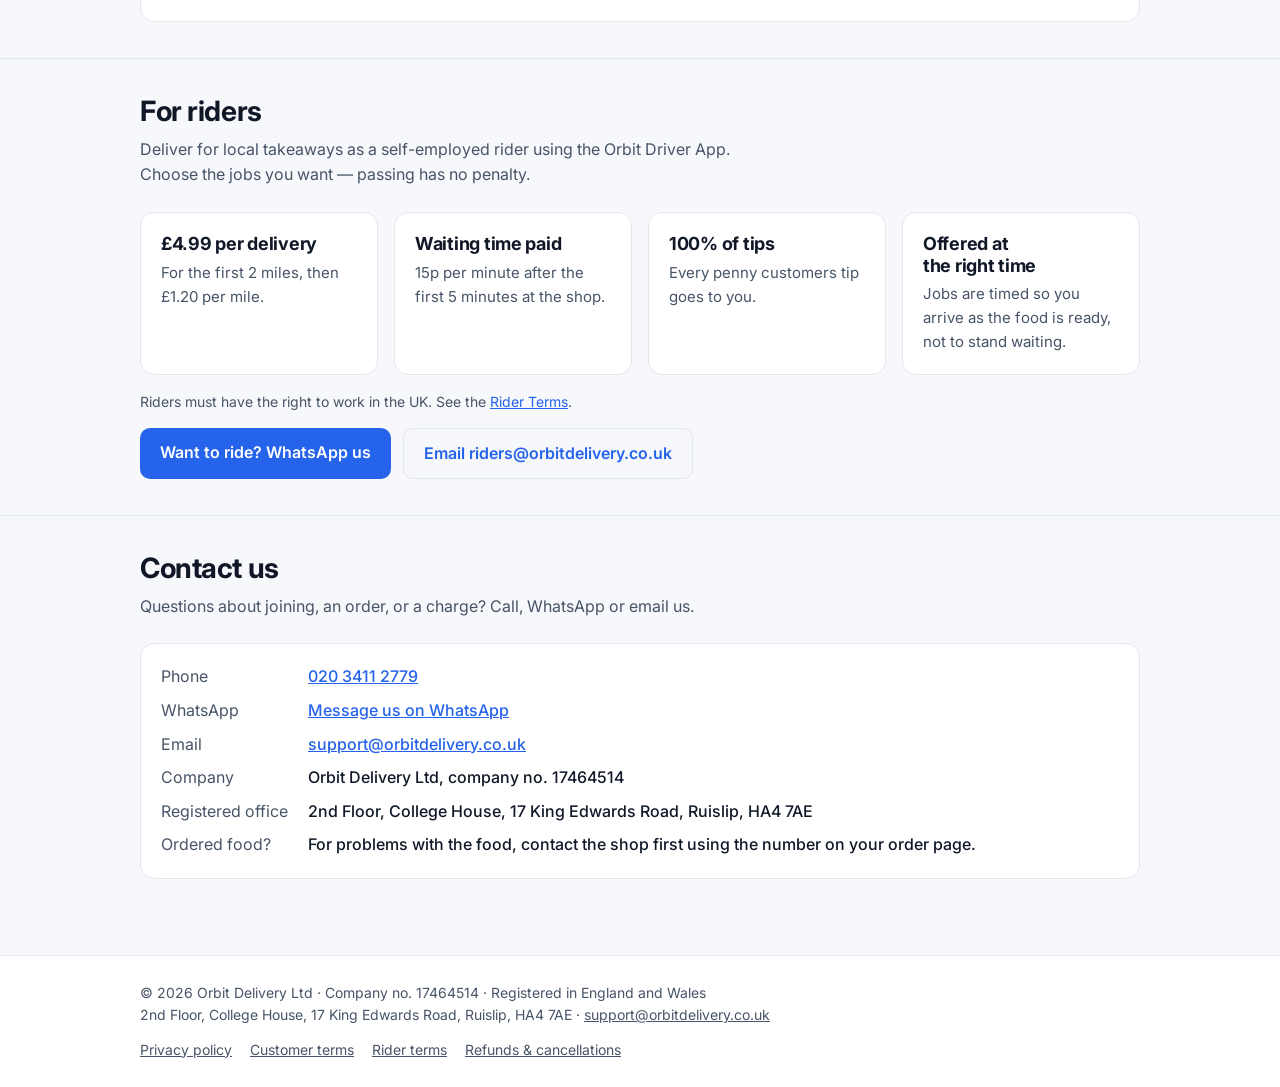
==== commit a4aaee9c: "Update header and call-to-action buttons in index.html" ====
--- a/index.html
+++ b/index.html
@@ -36,7 +36,7 @@
 </style>
 </head>
 <body>
-<header class="top"><div class="wrap"><a class="brand" href="index.html"><svg viewBox="0 0 1024 1024" aria-hidden="true"><g transform="translate(512 512) translate(-12 3)"><g transform="rotate(-22)"><ellipse rx="380" ry="185" fill="none" stroke="#3B82F6" stroke-width="64"/><circle cx="367.1" cy="-47.9" r="74" fill="#F59E0B"/></g><circle cx="-15" cy="-12" r="128" fill="#2563EB"/></g></svg>Orbit Delivery</a><nav class="top"><a href="#shops">For shops</a><a href="#delivery">Delivery</a><a href="#compare">Compare</a><a href="#pricing">Pricing</a><a href="#riders">For riders</a><a href="https://shop-dash-pro.emergent.host/#request">Apply</a></nav></div></header>
+<header class="top"><div class="wrap"><a class="brand" href="index.html"><svg viewBox="0 0 1024 1024" aria-hidden="true"><g transform="translate(512 512) translate(-12 3)"><g transform="rotate(-22)"><ellipse rx="380" ry="185" fill="none" stroke="#3B82F6" stroke-width="64"/><circle cx="367.1" cy="-47.9" r="74" fill="#F59E0B"/></g><circle cx="-15" cy="-12" r="128" fill="#2563EB"/></g></svg>Orbit Delivery</a><nav class="top"><a href="#shops">For shops</a><a href="#delivery">Delivery</a><a href="#compare">Compare</a><a href="#pricing">Pricing</a><a href="#riders">For riders</a><a href="#join">Join</a></nav></div></header>
 
 <main>
 <div class="wrap hero">
@@ -44,7 +44,7 @@
 <h1>Your ordering page. Your drivers. Our riders when you're busy.</h1>
 <p>Orbit gives your shop its own online ordering page, one dashboard to run the kitchen, an app for your own drivers &mdash; and local Orbit riders whenever you need them. <strong>&pound;29 a month + 50p a delivery. We never take a percentage of your food.</strong></p>
 <p><span class="tag">7 days free</span><span class="tag">No contract</span><span class="tag">0% on your food</span><span class="tag">Set up in person</span></p>
-<div class="row"><a class="btn" href="https://shop-dash-pro.emergent.host/#request">Apply online</a><a class="btn ghost" href="#calculator">Work out your saving</a></div>
+<div class="row"><a class="btn" href="#join">Get Orbit for your shop</a><a class="btn ghost" href="#calculator">Work out your saving</a></div>
 </div>
 
 <section id="shops"><div class="wrap">
@@ -156,8 +156,7 @@
 
 <section id="join"><div class="wrap">
 <h2>Get Orbit for your shop</h2>
-<p class="lead">Apply online in 2 minutes, or call, WhatsApp or email us. We'll ring you back, come to you, set everything up and you try it free for 7 days.</p>
-<div class="row" style="margin-bottom:16px"><a class="btn" href="https://shop-dash-pro.emergent.host/#request">Apply online</a></div>
+<p class="lead">Tell us your shop's name and postcode. We'll come to you, set everything up and you try it free for 7 days.</p>
 <div class="card"><dl class="contact">
 <dt>Call</dt><dd><a href="tel:+442034112779">020 3411 2779</a></dd>
 <dt>WhatsApp</dt><dd><a href="https://wa.me/442034112779?text=Hi%20Orbit%2C%20I%27d%20like%20Orbit%20for%20my%20shop.%20Shop%20name%20and%20postcode%3A%20">Message us on WhatsApp</a></dd>
